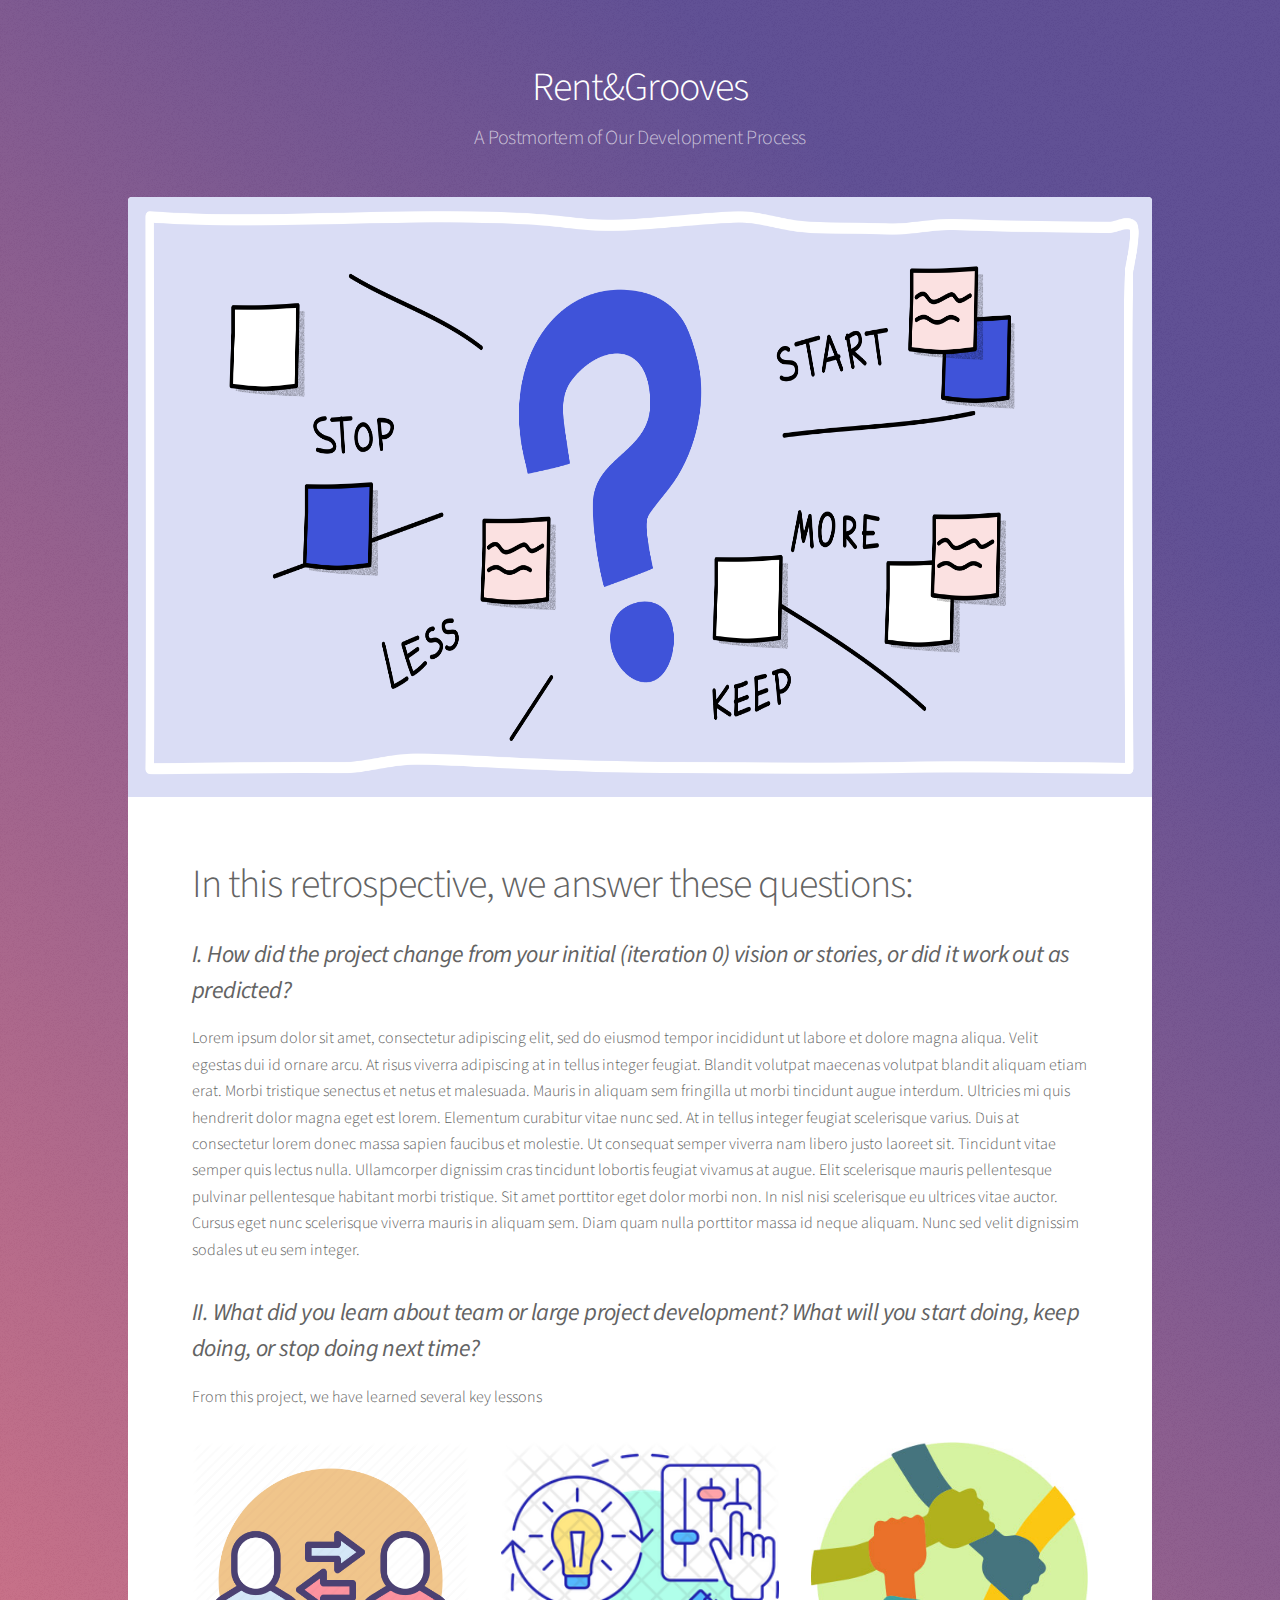
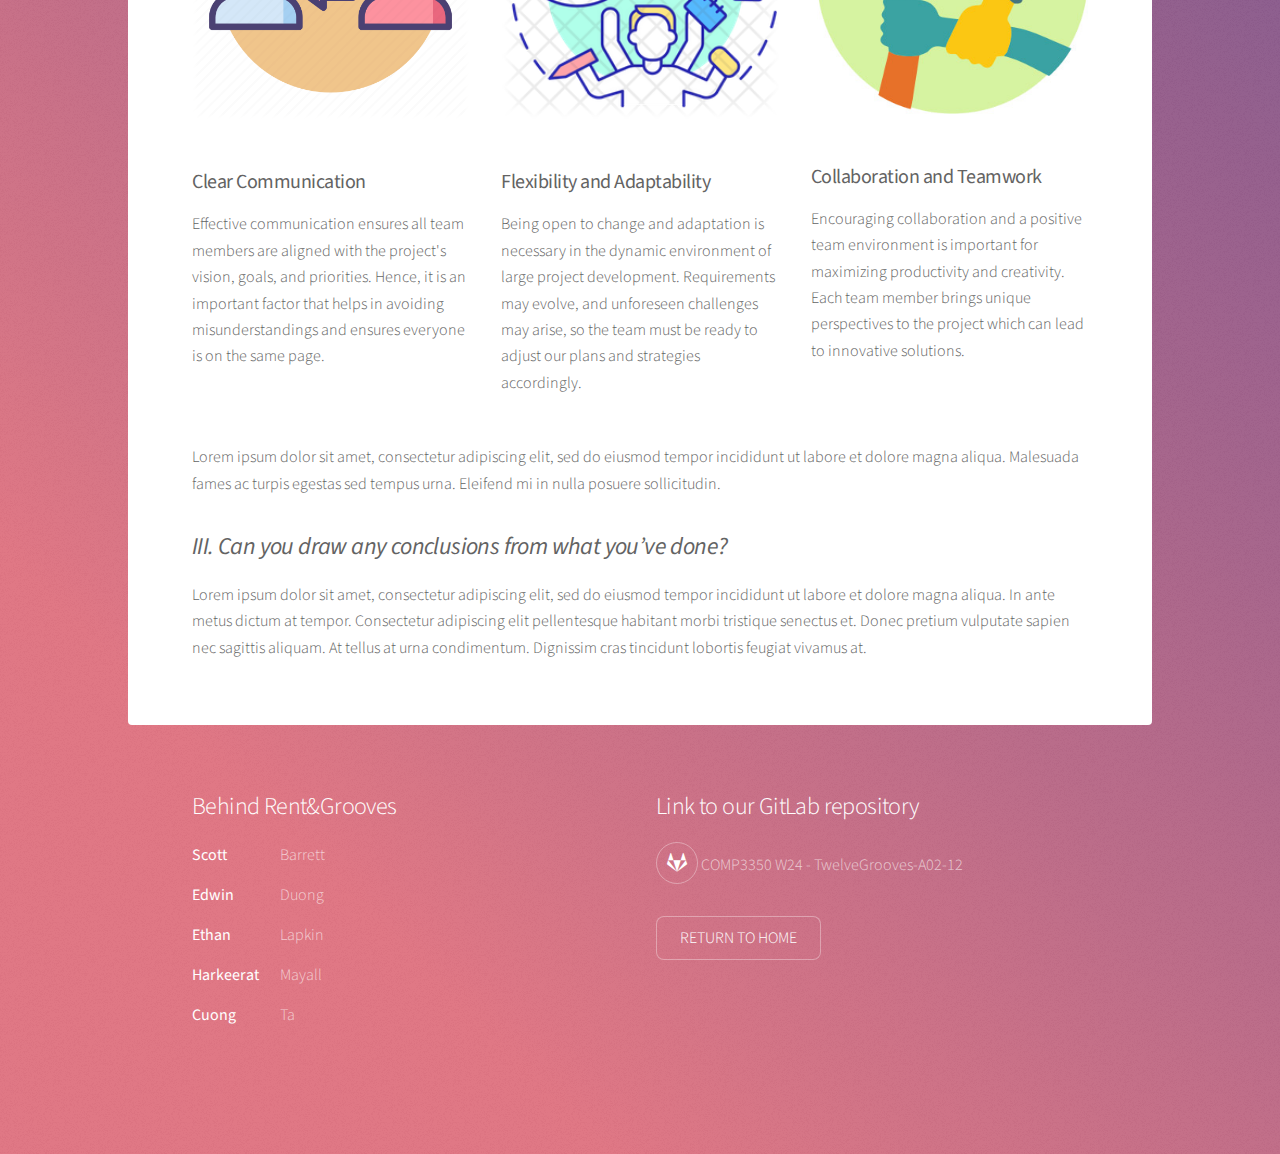
==== contribution.html @ f5845799 "first commit" ====
<!DOCTYPE HTML>
<!--
	Stellar by HTML5 UP
	html5up.net | @ajlkn
	Free for personal and commercial use under the CCA 3.0 license (html5up.net/license)
-->
<html>
	<head>
		<title>Retrospective - Rent&Grooves</title>
		<meta charset="utf-8" />
		<meta name="viewport" content="width=device-width, initial-scale=1, user-scalable=no" />
		<link rel="stylesheet" href="assets/css/main.css" />
		<noscript><link rel="stylesheet" href="assets/css/noscript.css" /></noscript>
	</head>
	<body class="is-preload">

		<!-- Wrapper -->
			<div id="wrapper">

				<!-- Header -->
					<header id="header">
						<h1>Rent&Grooves</h1>
						<p>A Postmortem of Our Development Process</p>
					</header>

				<!-- Main -->
					<div id="main">

						<!-- Content -->
							<section id="content" class="main">
								<span class="image main"><img src="images/guide-cover.png" alt="" height="600" /></span>
                                <h1>In this retrospective, we answer these questions:</h1>
								<h2><I><B>I. How did the project change from your initial (iteration 0) vision or stories, or did it work out as predicted?</I></B></h2>
								<p>Lorem ipsum dolor sit amet, consectetur adipiscing elit, sed do eiusmod tempor incididunt ut labore et dolore magna aliqua. Velit egestas dui id ornare arcu. At risus viverra adipiscing at in tellus integer feugiat. Blandit volutpat maecenas volutpat blandit aliquam etiam erat. Morbi tristique senectus et netus et malesuada. Mauris in aliquam sem fringilla ut morbi tincidunt augue interdum. Ultricies mi quis hendrerit dolor magna eget est lorem. Elementum curabitur vitae nunc sed. At in tellus integer feugiat scelerisque varius. Duis at consectetur lorem donec massa sapien faucibus et molestie. Ut consequat semper viverra nam libero justo laoreet sit. Tincidunt vitae semper quis lectus nulla. Ullamcorper dignissim cras tincidunt lobortis feugiat vivamus at augue. Elit scelerisque mauris pellentesque pulvinar pellentesque habitant morbi tristique. Sit amet porttitor eget dolor morbi non. In nisl nisi scelerisque eu ultrices vitae auctor. Cursus eget nunc scelerisque viverra mauris in aliquam sem. Diam quam nulla porttitor massa id neque aliquam. Nunc sed velit dignissim sodales ut eu sem integer.</p>
								<h2><I><B>II. What did you learn about team or large project development? What will you start doing, keep doing, or stop doing next time?</I></B></h2>
                                <p>From this project, we have learned several key lessons</p>
                                <ul class="features">
                                    <li>
                                        <span class="image main"><img src="images/R.png"></span>
                                        <h3><b>Clear Communication</b></h3>
                                        <p>Effective communication ensures all team members are aligned with the project's vision, goals, and priorities. Hence, it is an important factor that helps in avoiding misunderstandings and ensures everyone is on the same page.</p>
                                    </li>
                                    <li>
                                        <span class="image main"><img src="images/adaptability-5929096-4952490.webp"></span>
                                        <h3><b>Flexibility and Adaptability</b></h3>
                                        <p>Being open to change and adaptation is necessary in the dynamic environment of large project development. Requirements may evolve, and unforeseen challenges may arise, so the team must be ready to adjust our plans and strategies accordingly.</p>
                                    </li>
                                    <li>
                                        <span class="image main"><img src="images/Resilience-Climate-icon.jpg"></span>                                        
                                        <h3><b>Collaboration and Teamwork</b></h3>
                                        <p>Encouraging collaboration and a positive team environment is important for maximizing productivity and creativity. Each team member brings unique perspectives to the project which can lead to innovative solutions.</p>
                                    </li>
                                </ul>
                                <p>Lorem ipsum dolor sit amet, consectetur adipiscing elit, sed do eiusmod tempor incididunt ut labore et dolore magna aliqua. Malesuada fames ac turpis egestas sed tempus urna. Eleifend mi in nulla posuere sollicitudin.</p>
                                <h2><b><I>III. Can you draw any conclusions from what you’ve done?</I></b></h2>
                                <p>Lorem ipsum dolor sit amet, consectetur adipiscing elit, sed do eiusmod tempor incididunt ut labore et dolore magna aliqua. In ante metus dictum at tempor. Consectetur adipiscing elit pellentesque habitant morbi tristique senectus et. Donec pretium vulputate sapien nec sagittis aliquam. At tellus at urna condimentum. Dignissim cras tincidunt lobortis feugiat vivamus at.</p>                            
                            </section>
					</div>

				<!-- Footer -->
					<footer id="footer">
						<section>
							<h2>Behind Rent&Grooves</h2>
							<dl class="alt">
								<dt>Scott</dt>
								<dd>Barrett</dd>
								<dt>Edwin</dt>
								<dd>Duong</dd>
								<dt>Ethan</dt>
								<dd>Lapkin</dd>
								<dt>Harkeerat</dt>
								<dd>Mayall</dd>
								<dt>Cuong</dt>
								<dd>Ta</dd>
							</dl>
						</section>
						<section>
							<h2>Link to our GitLab repository</h2>
							<ul class="icons">
								<li><a href="https://code.cs.umanitoba.ca/comp3350-winter2024/twelvegrooves-a02-12" class="icon brands fa-gitlab alt"><span class="label">Twitter</span></a></li>
								COMP3350 W24 - TwelveGrooves-A02-12
							</ul>
							<ul class="actions">
								<li><a href="index.html" class="button">RETURN TO HOME</a></li>
							</ul>
						</section>		
						<!-- <p class="copyright">&copy; Untitled. Design: <a href="https://html5up.net">HTML5 UP</a>.</p> -->
					</footer>

			</div>

		<!-- Scripts -->
			<script src="assets/js/jquery.min.js"></script>
			<script src="assets/js/jquery.scrollex.min.js"></script>
			<script src="assets/js/jquery.scrolly.min.js"></script>
			<script src="assets/js/browser.min.js"></script>
			<script src="assets/js/breakpoints.min.js"></script>
			<script src="assets/js/util.js"></script>
			<script src="assets/js/main.js"></script>

	</body>
</html>
---- assets/css/main.css ----
@import url(fontawesome-all.min.css);
@import 'https://fonts.googleapis.com/css?family=Source+Sans+Pro:300,400';

/*
	Stellar by HTML5 UP
	html5up.net | @ajlkn
	Free for personal and commercial use under the CCA 3.0 license (html5up.net/license)
*/

html, body, div, span, applet, object,
iframe, h1, h2, h3, h4, h5, h6, p, blockquote,
pre, a, abbr, acronym, address, big, cite,
code, del, dfn, em, img, ins, kbd, q, s, samp,
small, strike, strong, sub, sup, tt, var, b,
u, i, center, dl, dt, dd, ol, ul, li, fieldset,
form, label, legend, table, caption, tbody,
tfoot, thead, tr, th, td, article, aside,
canvas, details, embed, figure, figcaption,
footer, header, hgroup, menu, nav, output, ruby,
section, summary, time, mark, audio, video {
	margin: 0;
	padding: 0;
	border: 0;
	font-size: 100%;
	font: inherit;
	vertical-align: baseline;}

article, aside, details, figcaption, figure,
footer, header, hgroup, menu, nav, section {
	display: block;}

body {
	line-height: 1;
}

ol, ul {
	list-style: none;
}

blockquote, q {
	quotes: none;
}

	blockquote:before, blockquote:after, q:before, q:after {
		content: '';
		content: none;
	}

table {
	border-collapse: collapse;
	border-spacing: 0;
}

body {
	-webkit-text-size-adjust: none;
}

mark {
	background-color: transparent;
	color: inherit;
}

input::-moz-focus-inner {
	border: 0;
	padding: 0;
}

input, select, textarea {
	-moz-appearance: none;
	-webkit-appearance: none;
	-ms-appearance: none;
	appearance: none;
}

/* Basic */

	@-ms-viewport {
		width: device-width;
	}

	body {
		-ms-overflow-style: scrollbar;
	}

	@media screen and (max-width: 480px) {

		html, body {
			min-width: 320px;
		}

	}

	html {
		box-sizing: border-box;
	}

	*, *:before, *:after {
		box-sizing: inherit;
	}

	body {
		background-color: #935d8c;
		background-image: url("images/overlay.png"), -moz-linear-gradient(45deg, #e37682 15%, #5f4d93 85%);
		background-image: url("images/overlay.png"), -webkit-linear-gradient(45deg, #e37682 15%, #5f4d93 85%);
		background-image: url("images/overlay.png"), -ms-linear-gradient(45deg, #e37682 15%, #5f4d93 85%);
		background-image: url("images/overlay.png"), linear-gradient(45deg, #e37682 15%, #5f4d93 85%);
	}

		body.is-preload *, body.is-preload *:before, body.is-preload *:after {
			-moz-animation: none !important;
			-webkit-animation: none !important;
			-ms-animation: none !important;
			animation: none !important;
			-moz-transition: none !important;
			-webkit-transition: none !important;
			-ms-transition: none !important;
			transition: none !important;
		}

/* Type */

	body {
		background-color: #935d8c;
		color: rgba(255, 255, 255, 0.65);
	}

	body, input, select, textarea {
		font-family: "Source Sans Pro", Helvetica, sans-serif;
		font-size: 17pt;
		font-weight: 300;
		line-height: 1.65;
	}

		@media screen and (max-width: 1680px) {

			body, input, select, textarea {
				font-size: 14pt;
			}

		}

		@media screen and (max-width: 1280px) {

			body, input, select, textarea {
				font-size: 12pt;
			}

		}

		@media screen and (max-width: 360px) {

			body, input, select, textarea {
				font-size: 11pt;
			}

		}

	a {
		-moz-transition: color 0.2s ease, border-bottom 0.2s ease;
		-webkit-transition: color 0.2s ease, border-bottom 0.2s ease;
		-ms-transition: color 0.2s ease, border-bottom 0.2s ease;
		transition: color 0.2s ease, border-bottom 0.2s ease;
		text-decoration: none;
		border-bottom: dotted 1px;
		color: inherit;
	}

		a:hover {
			border-bottom-color: transparent;
		}

	strong, b {
		font-weight: 400;
	}

	em, i {
		font-style: italic;
	}

	p {
		margin: 0 0 2em 0;
	}

		p.content {
			-moz-columns: 20em 2;
			-webkit-columns: 20em 2;
			-ms-columns: 20em 2;
			columns: 20em 2;
			-moz-column-gap: 2em;
			-webkit-column-gap: 2em;
			-ms-column-gap: 2em;
			column-gap: 2em;
			text-align: justify;
		}

	h1, h2, h3, h4, h5, h6 {
		font-weight: 300;
		line-height: 1.5;
		margin: 0 0 0.7em 0;
		letter-spacing: -0.025em;
	}

		h1 a, h2 a, h3 a, h4 a, h5 a, h6 a {
			color: inherit;
			text-decoration: none;
		}

	h1 {
		font-size: 2.5em;
		line-height: 1.2;
	}

	h2 {
		font-size: 1.5em;
	}

	h3 {
		font-size: 1.25em;
	}

	h4 {
		font-size: 1.1em;
	}

	h5 {
		font-size: 0.9em;
	}

	h6 {
		font-size: 0.7em;
	}

	@media screen and (max-width: 736px) {

		h1 {
			font-size: 2em;
		}

	}

	sub {
		font-size: 0.8em;
		position: relative;
		top: 0.5em;
	}

	sup {
		font-size: 0.8em;
		position: relative;
		top: -0.5em;
	}

	blockquote {
		border-left: solid 4px;
		font-style: italic;
		margin: 0 0 2em 0;
		padding: 0.5em 0 0.5em 2em;
	}

	code {
		border-radius: 8px;
		border: solid 1px;
		font-family: "Courier New", monospace;
		font-size: 0.9em;
		margin: 0 0.25em;
		padding: 0.25em 0.65em;
	}

	pre {
		-webkit-overflow-scrolling: touch;
		font-family: "Courier New", monospace;
		font-size: 0.9em;
		margin: 0 0 2em 0;
	}

		pre code {
			display: block;
			line-height: 1.75;
			padding: 1em 1.5em;
			overflow-x: auto;
		}

	hr {
		border: 0;
		border-bottom: solid 1px;
		margin: 2em 0;
	}

		hr.major {
			margin: 3em 0;
		}

	.align-left {
		text-align: left;
	}

	.align-center {
		text-align: center;
	}

	.align-right {
		text-align: right;
	}

	input, select, textarea {
		color: #ffffff;
	}

	a:hover {
		color: #ffffff;
	}

	strong, b {
		color: #ffffff;
	}

	h1, h2, h3, h4, h5, h6 {
		color: #ffffff;
	}

	blockquote {
		border-left-color: rgba(255, 255, 255, 0.35);
	}

	code {
		background: rgba(255, 255, 255, 0.075);
		border-color: rgba(255, 255, 255, 0.35);
	}

	hr {
		border-bottom-color: rgba(255, 255, 255, 0.35);
	}

/* Row */

	.row {
		display: flex;
		flex-wrap: wrap;
		box-sizing: border-box;
		align-items: stretch;
	}

		.row > * {
			box-sizing: border-box;
		}

		.row.gtr-uniform > * > :last-child {
			margin-bottom: 0;
		}

		.row.aln-left {
			justify-content: flex-start;
		}

		.row.aln-center {
			justify-content: center;
		}

		.row.aln-right {
			justify-content: flex-end;
		}

		.row.aln-top {
			align-items: flex-start;
		}

		.row.aln-middle {
			align-items: center;
		}

		.row.aln-bottom {
			align-items: flex-end;
		}

		.row > .imp {
			order: -1;
		}

		.row > .col-1 {
			width: 8.33333%;
		}

		.row > .off-1 {
			margin-left: 8.33333%;
		}

		.row > .col-2 {
			width: 16.66667%;
		}

		.row > .off-2 {
			margin-left: 16.66667%;
		}

		.row > .col-3 {
			width: 25%;
		}

		.row > .off-3 {
			margin-left: 25%;
		}

		.row > .col-4 {
			width: 33.33333%;
		}

		.row > .off-4 {
			margin-left: 33.33333%;
		}

		.row > .col-5 {
			width: 41.66667%;
		}

		.row > .off-5 {
			margin-left: 41.66667%;
		}

		.row > .col-6 {
			width: 50%;
		}

		.row > .off-6 {
			margin-left: 50%;
		}

		.row > .col-7 {
			width: 58.33333%;
		}

		.row > .off-7 {
			margin-left: 58.33333%;
		}

		.row > .col-8 {
			width: 66.66667%;
		}

		.row > .off-8 {
			margin-left: 66.66667%;
		}

		.row > .col-9 {
			width: 75%;
		}

		.row > .off-9 {
			margin-left: 75%;
		}

		.row > .col-10 {
			width: 83.33333%;
		}

		.row > .off-10 {
			margin-left: 83.33333%;
		}

		.row > .col-11 {
			width: 91.66667%;
		}

		.row > .off-11 {
			margin-left: 91.66667%;
		}

		.row > .col-12 {
			width: 100%;
		}

		.row > .off-12 {
			margin-left: 100%;
		}

		.row.gtr-0 {
			margin-top: 0;
			margin-left: 0em;
		}

			.row.gtr-0 > * {
				padding: 0 0 0 0em;
			}

			.row.gtr-0.gtr-uniform {
				margin-top: 0em;
			}

				.row.gtr-0.gtr-uniform > * {
					padding-top: 0em;
				}

		.row.gtr-25 {
			margin-top: 0;
			margin-left: -0.375em;
		}

			.row.gtr-25 > * {
				padding: 0 0 0 0.375em;
			}

			.row.gtr-25.gtr-uniform {
				margin-top: -0.375em;
			}

				.row.gtr-25.gtr-uniform > * {
					padding-top: 0.375em;
				}

		.row.gtr-50 {
			margin-top: 0;
			margin-left: -0.75em;
		}

			.row.gtr-50 > * {
				padding: 0 0 0 0.75em;
			}

			.row.gtr-50.gtr-uniform {
				margin-top: -0.75em;
			}

				.row.gtr-50.gtr-uniform > * {
					padding-top: 0.75em;
				}

		.row {
			margin-top: 0;
			margin-left: -1.5em;
		}

			.row > * {
				padding: 0 0 0 1.5em;
			}

			.row.gtr-uniform {
				margin-top: -1.5em;
			}

				.row.gtr-uniform > * {
					padding-top: 1.5em;
				}

		.row.gtr-150 {
			margin-top: 0;
			margin-left: -2.25em;
		}

			.row.gtr-150 > * {
				padding: 0 0 0 2.25em;
			}

			.row.gtr-150.gtr-uniform {
				margin-top: -2.25em;
			}

				.row.gtr-150.gtr-uniform > * {
					padding-top: 2.25em;
				}

		.row.gtr-200 {
			margin-top: 0;
			margin-left: -3em;
		}

			.row.gtr-200 > * {
				padding: 0 0 0 3em;
			}

			.row.gtr-200.gtr-uniform {
				margin-top: -3em;
			}

				.row.gtr-200.gtr-uniform > * {
					padding-top: 3em;
				}

		@media screen and (max-width: 1680px) {

			.row {
				display: flex;
				flex-wrap: wrap;
				box-sizing: border-box;
				align-items: stretch;
			}

				.row > * {
					box-sizing: border-box;
				}

				.row.gtr-uniform > * > :last-child {
					margin-bottom: 0;
				}

				.row.aln-left {
					justify-content: flex-start;
				}

				.row.aln-center {
					justify-content: center;
				}

				.row.aln-right {
					justify-content: flex-end;
				}

				.row.aln-top {
					align-items: flex-start;
				}

				.row.aln-middle {
					align-items: center;
				}

				.row.aln-bottom {
					align-items: flex-end;
				}

				.row > .imp-xlarge {
					order: -1;
				}

				.row > .col-1-xlarge {
					width: 8.33333%;
				}

				.row > .off-1-xlarge {
					margin-left: 8.33333%;
				}

				.row > .col-2-xlarge {
					width: 16.66667%;
				}

				.row > .off-2-xlarge {
					margin-left: 16.66667%;
				}

				.row > .col-3-xlarge {
					width: 25%;
				}

				.row > .off-3-xlarge {
					margin-left: 25%;
				}

				.row > .col-4-xlarge {
					width: 33.33333%;
				}

				.row > .off-4-xlarge {
					margin-left: 33.33333%;
				}

				.row > .col-5-xlarge {
					width: 41.66667%;
				}

				.row > .off-5-xlarge {
					margin-left: 41.66667%;
				}

				.row > .col-6-xlarge {
					width: 50%;
				}

				.row > .off-6-xlarge {
					margin-left: 50%;
				}

				.row > .col-7-xlarge {
					width: 58.33333%;
				}

				.row > .off-7-xlarge {
					margin-left: 58.33333%;
				}

				.row > .col-8-xlarge {
					width: 66.66667%;
				}

				.row > .off-8-xlarge {
					margin-left: 66.66667%;
				}

				.row > .col-9-xlarge {
					width: 75%;
				}

				.row > .off-9-xlarge {
					margin-left: 75%;
				}

				.row > .col-10-xlarge {
					width: 83.33333%;
				}

				.row > .off-10-xlarge {
					margin-left: 83.33333%;
				}

				.row > .col-11-xlarge {
					width: 91.66667%;
				}

				.row > .off-11-xlarge {
					margin-left: 91.66667%;
				}

				.row > .col-12-xlarge {
					width: 100%;
				}

				.row > .off-12-xlarge {
					margin-left: 100%;
				}

				.row.gtr-0 {
					margin-top: 0;
					margin-left: 0em;
				}

					.row.gtr-0 > * {
						padding: 0 0 0 0em;
					}

					.row.gtr-0.gtr-uniform {
						margin-top: 0em;
					}

						.row.gtr-0.gtr-uniform > * {
							padding-top: 0em;
						}

				.row.gtr-25 {
					margin-top: 0;
					margin-left: -0.375em;
				}

					.row.gtr-25 > * {
						padding: 0 0 0 0.375em;
					}

					.row.gtr-25.gtr-uniform {
						margin-top: -0.375em;
					}

						.row.gtr-25.gtr-uniform > * {
							padding-top: 0.375em;
						}

				.row.gtr-50 {
					margin-top: 0;
					margin-left: -0.75em;
				}

					.row.gtr-50 > * {
						padding: 0 0 0 0.75em;
					}

					.row.gtr-50.gtr-uniform {
						margin-top: -0.75em;
					}

						.row.gtr-50.gtr-uniform > * {
							padding-top: 0.75em;
						}

				.row {
					margin-top: 0;
					margin-left: -1.5em;
				}

					.row > * {
						padding: 0 0 0 1.5em;
					}

					.row.gtr-uniform {
						margin-top: -1.5em;
					}

						.row.gtr-uniform > * {
							padding-top: 1.5em;
						}

				.row.gtr-150 {
					margin-top: 0;
					margin-left: -2.25em;
				}

					.row.gtr-150 > * {
						padding: 0 0 0 2.25em;
					}

					.row.gtr-150.gtr-uniform {
						margin-top: -2.25em;
					}

						.row.gtr-150.gtr-uniform > * {
							padding-top: 2.25em;
						}

				.row.gtr-200 {
					margin-top: 0;
					margin-left: -3em;
				}

					.row.gtr-200 > * {
						padding: 0 0 0 3em;
					}

					.row.gtr-200.gtr-uniform {
						margin-top: -3em;
					}

						.row.gtr-200.gtr-uniform > * {
							padding-top: 3em;
						}

		}

		@media screen and (max-width: 1280px) {

			.row {
				display: flex;
				flex-wrap: wrap;
				box-sizing: border-box;
				align-items: stretch;
			}

				.row > * {
					box-sizing: border-box;
				}

				.row.gtr-uniform > * > :last-child {
					margin-bottom: 0;
				}

				.row.aln-left {
					justify-content: flex-start;
				}

				.row.aln-center {
					justify-content: center;
				}

				.row.aln-right {
					justify-content: flex-end;
				}

				.row.aln-top {
					align-items: flex-start;
				}

				.row.aln-middle {
					align-items: center;
				}

				.row.aln-bottom {
					align-items: flex-end;
				}

				.row > .imp-large {
					order: -1;
				}

				.row > .col-1-large {
					width: 8.33333%;
				}

				.row > .off-1-large {
					margin-left: 8.33333%;
				}

				.row > .col-2-large {
					width: 16.66667%;
				}

				.row > .off-2-large {
					margin-left: 16.66667%;
				}

				.row > .col-3-large {
					width: 25%;
				}

				.row > .off-3-large {
					margin-left: 25%;
				}

				.row > .col-4-large {
					width: 33.33333%;
				}

				.row > .off-4-large {
					margin-left: 33.33333%;
				}

				.row > .col-5-large {
					width: 41.66667%;
				}

				.row > .off-5-large {
					margin-left: 41.66667%;
				}

				.row > .col-6-large {
					width: 50%;
				}

				.row > .off-6-large {
					margin-left: 50%;
				}

				.row > .col-7-large {
					width: 58.33333%;
				}

				.row > .off-7-large {
					margin-left: 58.33333%;
				}

				.row > .col-8-large {
					width: 66.66667%;
				}

				.row > .off-8-large {
					margin-left: 66.66667%;
				}

				.row > .col-9-large {
					width: 75%;
				}

				.row > .off-9-large {
					margin-left: 75%;
				}

				.row > .col-10-large {
					width: 83.33333%;
				}

				.row > .off-10-large {
					margin-left: 83.33333%;
				}

				.row > .col-11-large {
					width: 91.66667%;
				}

				.row > .off-11-large {
					margin-left: 91.66667%;
				}

				.row > .col-12-large {
					width: 100%;
				}

				.row > .off-12-large {
					margin-left: 100%;
				}

				.row.gtr-0 {
					margin-top: 0;
					margin-left: 0em;
				}

					.row.gtr-0 > * {
						padding: 0 0 0 0em;
					}

					.row.gtr-0.gtr-uniform {
						margin-top: 0em;
					}

						.row.gtr-0.gtr-uniform > * {
							padding-top: 0em;
						}

				.row.gtr-25 {
					margin-top: 0;
					margin-left: -0.375em;
				}

					.row.gtr-25 > * {
						padding: 0 0 0 0.375em;
					}

					.row.gtr-25.gtr-uniform {
						margin-top: -0.375em;
					}

						.row.gtr-25.gtr-uniform > * {
							padding-top: 0.375em;
						}

				.row.gtr-50 {
					margin-top: 0;
					margin-left: -0.75em;
				}

					.row.gtr-50 > * {
						padding: 0 0 0 0.75em;
					}

					.row.gtr-50.gtr-uniform {
						margin-top: -0.75em;
					}

						.row.gtr-50.gtr-uniform > * {
							padding-top: 0.75em;
						}

				.row {
					margin-top: 0;
					margin-left: -1.5em;
				}

					.row > * {
						padding: 0 0 0 1.5em;
					}

					.row.gtr-uniform {
						margin-top: -1.5em;
					}

						.row.gtr-uniform > * {
							padding-top: 1.5em;
						}

				.row.gtr-150 {
					margin-top: 0;
					margin-left: -2.25em;
				}

					.row.gtr-150 > * {
						padding: 0 0 0 2.25em;
					}

					.row.gtr-150.gtr-uniform {
						margin-top: -2.25em;
					}

						.row.gtr-150.gtr-uniform > * {
							padding-top: 2.25em;
						}

				.row.gtr-200 {
					margin-top: 0;
					margin-left: -3em;
				}

					.row.gtr-200 > * {
						padding: 0 0 0 3em;
					}

					.row.gtr-200.gtr-uniform {
						margin-top: -3em;
					}

						.row.gtr-200.gtr-uniform > * {
							padding-top: 3em;
						}

		}

		@media screen and (max-width: 980px) {

			.row {
				display: flex;
				flex-wrap: wrap;
				box-sizing: border-box;
				align-items: stretch;
			}

				.row > * {
					box-sizing: border-box;
				}

				.row.gtr-uniform > * > :last-child {
					margin-bottom: 0;
				}

				.row.aln-left {
					justify-content: flex-start;
				}

				.row.aln-center {
					justify-content: center;
				}

				.row.aln-right {
					justify-content: flex-end;
				}

				.row.aln-top {
					align-items: flex-start;
				}

				.row.aln-middle {
					align-items: center;
				}

				.row.aln-bottom {
					align-items: flex-end;
				}

				.row > .imp-medium {
					order: -1;
				}

				.row > .col-1-medium {
					width: 8.33333%;
				}

				.row > .off-1-medium {
					margin-left: 8.33333%;
				}

				.row > .col-2-medium {
					width: 16.66667%;
				}

				.row > .off-2-medium {
					margin-left: 16.66667%;
				}

				.row > .col-3-medium {
					width: 25%;
				}

				.row > .off-3-medium {
					margin-left: 25%;
				}

				.row > .col-4-medium {
					width: 33.33333%;
				}

				.row > .off-4-medium {
					margin-left: 33.33333%;
				}

				.row > .col-5-medium {
					width: 41.66667%;
				}

				.row > .off-5-medium {
					margin-left: 41.66667%;
				}

				.row > .col-6-medium {
					width: 50%;
				}

				.row > .off-6-medium {
					margin-left: 50%;
				}

				.row > .col-7-medium {
					width: 58.33333%;
				}

				.row > .off-7-medium {
					margin-left: 58.33333%;
				}

				.row > .col-8-medium {
					width: 66.66667%;
				}

				.row > .off-8-medium {
					margin-left: 66.66667%;
				}

				.row > .col-9-medium {
					width: 75%;
				}

				.row > .off-9-medium {
					margin-left: 75%;
				}

				.row > .col-10-medium {
					width: 83.33333%;
				}

				.row > .off-10-medium {
					margin-left: 83.33333%;
				}

				.row > .col-11-medium {
					width: 91.66667%;
				}

				.row > .off-11-medium {
					margin-left: 91.66667%;
				}

				.row > .col-12-medium {
					width: 100%;
				}

				.row > .off-12-medium {
					margin-left: 100%;
				}

				.row.gtr-0 {
					margin-top: 0;
					margin-left: 0em;
				}

					.row.gtr-0 > * {
						padding: 0 0 0 0em;
					}

					.row.gtr-0.gtr-uniform {
						margin-top: 0em;
					}

						.row.gtr-0.gtr-uniform > * {
							padding-top: 0em;
						}

				.row.gtr-25 {
					margin-top: 0;
					margin-left: -0.375em;
				}

					.row.gtr-25 > * {
						padding: 0 0 0 0.375em;
					}

					.row.gtr-25.gtr-uniform {
						margin-top: -0.375em;
					}

						.row.gtr-25.gtr-uniform > * {
							padding-top: 0.375em;
						}

				.row.gtr-50 {
					margin-top: 0;
					margin-left: -0.75em;
				}

					.row.gtr-50 > * {
						padding: 0 0 0 0.75em;
					}

					.row.gtr-50.gtr-uniform {
						margin-top: -0.75em;
					}

						.row.gtr-50.gtr-uniform > * {
							padding-top: 0.75em;
						}

				.row {
					margin-top: 0;
					margin-left: -1.5em;
				}

					.row > * {
						padding: 0 0 0 1.5em;
					}

					.row.gtr-uniform {
						margin-top: -1.5em;
					}

						.row.gtr-uniform > * {
							padding-top: 1.5em;
						}

				.row.gtr-150 {
					margin-top: 0;
					margin-left: -2.25em;
				}

					.row.gtr-150 > * {
						padding: 0 0 0 2.25em;
					}

					.row.gtr-150.gtr-uniform {
						margin-top: -2.25em;
					}

						.row.gtr-150.gtr-uniform > * {
							padding-top: 2.25em;
						}

				.row.gtr-200 {
					margin-top: 0;
					margin-left: -3em;
				}

					.row.gtr-200 > * {
						padding: 0 0 0 3em;
					}

					.row.gtr-200.gtr-uniform {
						margin-top: -3em;
					}

						.row.gtr-200.gtr-uniform > * {
							padding-top: 3em;
						}

		}

		@media screen and (max-width: 736px) {

			.row {
				display: flex;
				flex-wrap: wrap;
				box-sizing: border-box;
				align-items: stretch;
			}

				.row > * {
					box-sizing: border-box;
				}

				.row.gtr-uniform > * > :last-child {
					margin-bottom: 0;
				}

				.row.aln-left {
					justify-content: flex-start;
				}

				.row.aln-center {
					justify-content: center;
				}

				.row.aln-right {
					justify-content: flex-end;
				}

				.row.aln-top {
					align-items: flex-start;
				}

				.row.aln-middle {
					align-items: center;
				}

				.row.aln-bottom {
					align-items: flex-end;
				}

				.row > .imp-small {
					order: -1;
				}

				.row > .col-1-small {
					width: 8.33333%;
				}

				.row > .off-1-small {
					margin-left: 8.33333%;
				}

				.row > .col-2-small {
					width: 16.66667%;
				}

				.row > .off-2-small {
					margin-left: 16.66667%;
				}

				.row > .col-3-small {
					width: 25%;
				}

				.row > .off-3-small {
					margin-left: 25%;
				}

				.row > .col-4-small {
					width: 33.33333%;
				}

				.row > .off-4-small {
					margin-left: 33.33333%;
				}

				.row > .col-5-small {
					width: 41.66667%;
				}

				.row > .off-5-small {
					margin-left: 41.66667%;
				}

				.row > .col-6-small {
					width: 50%;
				}

				.row > .off-6-small {
					margin-left: 50%;
				}

				.row > .col-7-small {
					width: 58.33333%;
				}

				.row > .off-7-small {
					margin-left: 58.33333%;
				}

				.row > .col-8-small {
					width: 66.66667%;
				}

				.row > .off-8-small {
					margin-left: 66.66667%;
				}

				.row > .col-9-small {
					width: 75%;
				}

				.row > .off-9-small {
					margin-left: 75%;
				}

				.row > .col-10-small {
					width: 83.33333%;
				}

				.row > .off-10-small {
					margin-left: 83.33333%;
				}

				.row > .col-11-small {
					width: 91.66667%;
				}

				.row > .off-11-small {
					margin-left: 91.66667%;
				}

				.row > .col-12-small {
					width: 100%;
				}

				.row > .off-12-small {
					margin-left: 100%;
				}

				.row.gtr-0 {
					margin-top: 0;
					margin-left: 0em;
				}

					.row.gtr-0 > * {
						padding: 0 0 0 0em;
					}

					.row.gtr-0.gtr-uniform {
						margin-top: 0em;
					}

						.row.gtr-0.gtr-uniform > * {
							padding-top: 0em;
						}

				.row.gtr-25 {
					margin-top: 0;
					margin-left: -0.25em;
				}

					.row.gtr-25 > * {
						padding: 0 0 0 0.25em;
					}

					.row.gtr-25.gtr-uniform {
						margin-top: -0.25em;
					}

						.row.gtr-25.gtr-uniform > * {
							padding-top: 0.25em;
						}

				.row.gtr-50 {
					margin-top: 0;
					margin-left: -0.5em;
				}

					.row.gtr-50 > * {
						padding: 0 0 0 0.5em;
					}

					.row.gtr-50.gtr-uniform {
						margin-top: -0.5em;
					}

						.row.gtr-50.gtr-uniform > * {
							padding-top: 0.5em;
						}

				.row {
					margin-top: 0;
					margin-left: -1em;
				}

					.row > * {
						padding: 0 0 0 1em;
					}

					.row.gtr-uniform {
						margin-top: -1em;
					}

						.row.gtr-uniform > * {
							padding-top: 1em;
						}

				.row.gtr-150 {
					margin-top: 0;
					margin-left: -1.5em;
				}

					.row.gtr-150 > * {
						padding: 0 0 0 1.5em;
					}

					.row.gtr-150.gtr-uniform {
						margin-top: -1.5em;
					}

						.row.gtr-150.gtr-uniform > * {
							padding-top: 1.5em;
						}

				.row.gtr-200 {
					margin-top: 0;
					margin-left: -2em;
				}

					.row.gtr-200 > * {
						padding: 0 0 0 2em;
					}

					.row.gtr-200.gtr-uniform {
						margin-top: -2em;
					}

						.row.gtr-200.gtr-uniform > * {
							padding-top: 2em;
						}

		}

		@media screen and (max-width: 480px) {

			.row {
				display: flex;
				flex-wrap: wrap;
				box-sizing: border-box;
				align-items: stretch;
			}

				.row > * {
					box-sizing: border-box;
				}

				.row.gtr-uniform > * > :last-child {
					margin-bottom: 0;
				}

				.row.aln-left {
					justify-content: flex-start;
				}

				.row.aln-center {
					justify-content: center;
				}

				.row.aln-right {
					justify-content: flex-end;
				}

				.row.aln-top {
					align-items: flex-start;
				}

				.row.aln-middle {
					align-items: center;
				}

				.row.aln-bottom {
					align-items: flex-end;
				}

				.row > .imp-xsmall {
					order: -1;
				}

				.row > .col-1-xsmall {
					width: 8.33333%;
				}

				.row > .off-1-xsmall {
					margin-left: 8.33333%;
				}

				.row > .col-2-xsmall {
					width: 16.66667%;
				}

				.row > .off-2-xsmall {
					margin-left: 16.66667%;
				}

				.row > .col-3-xsmall {
					width: 25%;
				}

				.row > .off-3-xsmall {
					margin-left: 25%;
				}

				.row > .col-4-xsmall {
					width: 33.33333%;
				}

				.row > .off-4-xsmall {
					margin-left: 33.33333%;
				}

				.row > .col-5-xsmall {
					width: 41.66667%;
				}

				.row > .off-5-xsmall {
					margin-left: 41.66667%;
				}

				.row > .col-6-xsmall {
					width: 50%;
				}

				.row > .off-6-xsmall {
					margin-left: 50%;
				}

				.row > .col-7-xsmall {
					width: 58.33333%;
				}

				.row > .off-7-xsmall {
					margin-left: 58.33333%;
				}

				.row > .col-8-xsmall {
					width: 66.66667%;
				}

				.row > .off-8-xsmall {
					margin-left: 66.66667%;
				}

				.row > .col-9-xsmall {
					width: 75%;
				}

				.row > .off-9-xsmall {
					margin-left: 75%;
				}

				.row > .col-10-xsmall {
					width: 83.33333%;
				}

				.row > .off-10-xsmall {
					margin-left: 83.33333%;
				}

				.row > .col-11-xsmall {
					width: 91.66667%;
				}

				.row > .off-11-xsmall {
					margin-left: 91.66667%;
				}

				.row > .col-12-xsmall {
					width: 100%;
				}

				.row > .off-12-xsmall {
					margin-left: 100%;
				}

				.row.gtr-0 {
					margin-top: 0;
					margin-left: 0em;
				}

					.row.gtr-0 > * {
						padding: 0 0 0 0em;
					}

					.row.gtr-0.gtr-uniform {
						margin-top: 0em;
					}

						.row.gtr-0.gtr-uniform > * {
							padding-top: 0em;
						}

				.row.gtr-25 {
					margin-top: 0;
					margin-left: -0.3125em;
				}

					.row.gtr-25 > * {
						padding: 0 0 0 0.3125em;
					}

					.row.gtr-25.gtr-uniform {
						margin-top: -0.3125em;
					}

						.row.gtr-25.gtr-uniform > * {
							padding-top: 0.3125em;
						}

				.row.gtr-50 {
					margin-top: 0;
					margin-left: -0.625em;
				}

					.row.gtr-50 > * {
						padding: 0 0 0 0.625em;
					}

					.row.gtr-50.gtr-uniform {
						margin-top: -0.625em;
					}

						.row.gtr-50.gtr-uniform > * {
							padding-top: 0.625em;
						}

				.row {
					margin-top: 0;
					margin-left: -1.25em;
				}

					.row > * {
						padding: 0 0 0 1.25em;
					}

					.row.gtr-uniform {
						margin-top: -1.25em;
					}

						.row.gtr-uniform > * {
							padding-top: 1.25em;
						}

				.row.gtr-150 {
					margin-top: 0;
					margin-left: -1.875em;
				}

					.row.gtr-150 > * {
						padding: 0 0 0 1.875em;
					}

					.row.gtr-150.gtr-uniform {
						margin-top: -1.875em;
					}

						.row.gtr-150.gtr-uniform > * {
							padding-top: 1.875em;
						}

				.row.gtr-200 {
					margin-top: 0;
					margin-left: -2.5em;
				}

					.row.gtr-200 > * {
						padding: 0 0 0 2.5em;
					}

					.row.gtr-200.gtr-uniform {
						margin-top: -2.5em;
					}

						.row.gtr-200.gtr-uniform > * {
							padding-top: 2.5em;
						}

		}

/* Box */

	.box {
		border-radius: 8px;
		border: solid;
		margin-bottom: 2em;
		padding: 1.5em;
	}

		.box > :last-child,
		.box > :last-child > :last-child,
		.box > :last-child > :last-child > :last-child {
			margin-bottom: 0;
		}

		.box.alt {
			border: 0;
			border-radius: 0;
			padding: 0;
		}

	.box {
		border-color: rgba(255, 255, 255, 0.35);
	}

/* Button */

	input[type="submit"],
	input[type="reset"],
	input[type="button"],
	button,
	.button {
		-moz-appearance: none;
		-webkit-appearance: none;
		-ms-appearance: none;
		appearance: none;
		-moz-transition: background-color 0.2s ease-in-out, color 0.2s ease-in-out;
		-webkit-transition: background-color 0.2s ease-in-out, color 0.2s ease-in-out;
		-ms-transition: background-color 0.2s ease-in-out, color 0.2s ease-in-out;
		transition: background-color 0.2s ease-in-out, color 0.2s ease-in-out;
		border-radius: 8px;
		border: 0;
		cursor: pointer;
		display: inline-block;
		font-weight: 300;
		height: 2.75em;
		line-height: 2.75em;
		min-width: 9.25em;
		padding: 0 1.5em;
		text-align: center;
		text-decoration: none;
		white-space: nowrap;
	}

		input[type="submit"].icon,
		input[type="reset"].icon,
		input[type="button"].icon,
		button.icon,
		.button.icon {
			padding-left: 1.35em;
		}

			input[type="submit"].icon:before,
			input[type="reset"].icon:before,
			input[type="button"].icon:before,
			button.icon:before,
			.button.icon:before {
				margin-right: 0.5em;
			}

		input[type="submit"].fit,
		input[type="reset"].fit,
		input[type="button"].fit,
		button.fit,
		.button.fit {
			width: 100%;
		}

		input[type="submit"].small,
		input[type="reset"].small,
		input[type="button"].small,
		button.small,
		.button.small {
			font-size: 0.8em;
		}

		input[type="submit"].large,
		input[type="reset"].large,
		input[type="button"].large,
		button.large,
		.button.large {
			font-size: 1.35em;
		}

		input[type="submit"].disabled, input[type="submit"]:disabled,
		input[type="reset"].disabled,
		input[type="reset"]:disabled,
		input[type="button"].disabled,
		input[type="button"]:disabled,
		button.disabled,
		button:disabled,
		.button.disabled,
		.button:disabled {
			pointer-events: none;
			opacity: 0.25;
		}

		@media screen and (max-width: 736px) {

			input[type="submit"],
			input[type="reset"],
			input[type="button"],
			button,
			.button {
				min-width: 0;
			}

		}

	input[type="submit"],
	input[type="reset"],
	input[type="button"],
	button,
	.button {
		background-color: transparent;
		box-shadow: inset 0 0 0 1px rgba(255, 255, 255, 0.35);
		color: #ffffff !important;
	}

		input[type="submit"]:hover,
		input[type="reset"]:hover,
		input[type="button"]:hover,
		button:hover,
		.button:hover {
			background-color: rgba(255, 255, 255, 0.075);
		}

		input[type="submit"]:active,
		input[type="reset"]:active,
		input[type="button"]:active,
		button:active,
		.button:active {
			background-color: rgba(255, 255, 255, 0.2);
		}

		input[type="submit"].icon:before,
		input[type="reset"].icon:before,
		input[type="button"].icon:before,
		button.icon:before,
		.button.icon:before {
			color: rgba(255, 255, 255, 0.5);
		}

		input[type="submit"].primary,
		input[type="reset"].primary,
		input[type="button"].primary,
		button.primary,
		.button.primary {
			background-color: #8cc9f0;
			color: #ffffff !important;
			box-shadow: none;
		}

			input[type="submit"].primary:hover,
			input[type="reset"].primary:hover,
			input[type="button"].primary:hover,
			button.primary:hover,
			.button.primary:hover {
				background-color: #9acff2;
			}

			input[type="submit"].primary:active,
			input[type="reset"].primary:active,
			input[type="button"].primary:active,
			button.primary:active,
			.button.primary:active {
				background-color: #7ec3ee;
			}

			input[type="submit"].primary.icon:before,
			input[type="reset"].primary.icon:before,
			input[type="button"].primary.icon:before,
			button.primary.icon:before,
			.button.primary.icon:before {
				color: #ffffff !important;
			}

/* Form */

	form {
		margin: 0 0 2em 0;
	}

	label {
		display: block;
		font-size: 0.9em;
		font-weight: 400;
		margin: 0 0 1em 0;
	}

	input[type="text"],
	input[type="password"],
	input[type="email"],
	select,
	textarea {
		-moz-appearance: none;
		-webkit-appearance: none;
		-ms-appearance: none;
		appearance: none;
		border-radius: 8px;
		border: solid 1px;
		color: inherit;
		display: block;
		outline: 0;
		padding: 0 1em;
		text-decoration: none;
		width: 100%;
	}

		input[type="text"]:invalid,
		input[type="password"]:invalid,
		input[type="email"]:invalid,
		select:invalid,
		textarea:invalid {
			box-shadow: none;
		}

	select {
		background-size: 1.25rem;
		background-repeat: no-repeat;
		background-position: calc(100% - 1rem) center;
		height: 2.75em;
		padding-right: 2.75em;
		text-overflow: ellipsis;
	}

		select:focus::-ms-value {
			background-color: transparent;
		}

		select::-ms-expand {
			display: none;
		}

	input[type="text"],
	input[type="password"],
	input[type="email"],
	select {
		height: 2.75em;
	}

	textarea {
		padding: 0.75em 1em;
	}

	input[type="checkbox"],
	input[type="radio"] {
		-moz-appearance: none;
		-webkit-appearance: none;
		-ms-appearance: none;
		appearance: none;
		display: block;
		float: left;
		margin-right: -2em;
		opacity: 0;
		width: 1em;
		z-index: -1;
	}

		input[type="checkbox"] + label,
		input[type="radio"] + label {
			text-decoration: none;
			cursor: pointer;
			display: inline-block;
			font-size: 1em;
			font-weight: 300;
			padding-left: 2.4em;
			padding-right: 0.75em;
			position: relative;
		}

			input[type="checkbox"] + label:before,
			input[type="radio"] + label:before {
				-moz-osx-font-smoothing: grayscale;
				-webkit-font-smoothing: antialiased;
				display: inline-block;
				font-style: normal;
				font-variant: normal;
				text-rendering: auto;
				line-height: 1;
				text-transform: none !important;
				font-family: 'Font Awesome 5 Free';
				font-weight: 900;
			}

			input[type="checkbox"] + label:before,
			input[type="radio"] + label:before {
				border-radius: 8px;
				border: solid 1px;
				content: '';
				display: inline-block;
				font-size: 0.8em;
				height: 2.0625em;
				left: 0;
				line-height: 2.0625em;
				position: absolute;
				text-align: center;
				top: 0;
				width: 2.0625em;
			}

		input[type="checkbox"]:checked + label:before,
		input[type="radio"]:checked + label:before {
			content: '\f00c';
		}

	input[type="checkbox"] + label:before {
		border-radius: 8px;
	}

	input[type="radio"] + label:before {
		border-radius: 100%;
	}

	::-webkit-input-placeholder {
		opacity: 1.0;
	}

	:-moz-placeholder {
		opacity: 1.0;
	}

	::-moz-placeholder {
		opacity: 1.0;
	}

	:-ms-input-placeholder {
		opacity: 1.0;
	}

	label {
		color: #ffffff;
	}

	input[type="text"],
	input[type="password"],
	input[type="email"],
	select,
	textarea {
		background-color: rgba(255, 255, 255, 0.075);
		border-color: rgba(255, 255, 255, 0.35);
	}

		input[type="text"]:focus,
		input[type="password"]:focus,
		input[type="email"]:focus,
		select:focus,
		textarea:focus {
			border-color: #8cc9f0;
			box-shadow: 0 0 0 1px #8cc9f0;
		}

	select {
		background-image: url("data:image/svg+xml;charset=utf8,%3Csvg xmlns='http://www.w3.org/2000/svg' width='40' height='40' preserveAspectRatio='none' viewBox='0 0 40 40'%3E%3Cpath d='M9.4,12.3l10.4,10.4l10.4-10.4c0.2-0.2,0.5-0.4,0.9-0.4c0.3,0,0.6,0.1,0.9,0.4l3.3,3.3c0.2,0.2,0.4,0.5,0.4,0.9 c0,0.4-0.1,0.6-0.4,0.9L20.7,31.9c-0.2,0.2-0.5,0.4-0.9,0.4c-0.3,0-0.6-0.1-0.9-0.4L4.3,17.3c-0.2-0.2-0.4-0.5-0.4-0.9 c0-0.4,0.1-0.6,0.4-0.9l3.3-3.3c0.2-0.2,0.5-0.4,0.9-0.4S9.1,12.1,9.4,12.3z' fill='rgba(255, 255, 255, 0.35)' /%3E%3C/svg%3E");
	}

		select option {
			color: #ffffff;
			background: #935d8c;
		}

	input[type="checkbox"] + label,
	input[type="radio"] + label {
		color: rgba(255, 255, 255, 0.65);
	}

		input[type="checkbox"] + label:before,
		input[type="radio"] + label:before {
			background: rgba(255, 255, 255, 0.075);
			border-color: rgba(255, 255, 255, 0.35);
		}

	input[type="checkbox"]:checked + label:before,
	input[type="radio"]:checked + label:before {
		background-color: #ffffff;
		border-color: #ffffff;
		color: #935d8c;
	}

	input[type="checkbox"]:focus + label:before,
	input[type="radio"]:focus + label:before {
		border-color: #8cc9f0;
		box-shadow: 0 0 0 1px #8cc9f0;
	}

	::-webkit-input-placeholder {
		color: rgba(255, 255, 255, 0.5) !important;
	}

	:-moz-placeholder {
		color: rgba(255, 255, 255, 0.5) !important;
	}

	::-moz-placeholder {
		color: rgba(255, 255, 255, 0.5) !important;
	}

	:-ms-input-placeholder {
		color: rgba(255, 255, 255, 0.5) !important;
	}

	.formerize-placeholder {
		color: rgba(255, 255, 255, 0.5) !important;
	}

/* Icon */

	.icon {
		text-decoration: none;
		-moz-transition: background-color 0.2s ease-in-out, color 0.2s ease-in-out;
		-webkit-transition: background-color 0.2s ease-in-out, color 0.2s ease-in-out;
		-ms-transition: background-color 0.2s ease-in-out, color 0.2s ease-in-out;
		transition: background-color 0.2s ease-in-out, color 0.2s ease-in-out;
		border-bottom: none;
		position: relative;
	}

		.icon:before {
			-moz-osx-font-smoothing: grayscale;
			-webkit-font-smoothing: antialiased;
			display: inline-block;
			font-style: normal;
			font-variant: normal;
			text-rendering: auto;
			line-height: 1;
			text-transform: none !important;
			font-family: 'Font Awesome 5 Free';
			font-weight: 400;
		}

		.icon > .label {
			display: none;
		}

		.icon:before {
			line-height: solid;
		}

		.icon.solid:before {
			font-weight: 900;
		}

		.icon.brands:before {
			font-family: 'Font Awesome 5 Brands';
		}

		.icon.major {
			border: solid 1px;
			display: inline-block;
			border-radius: 100%;
			padding: 0.65em;
			margin: 0 0 2em 0;
			cursor: default;
		}

			.icon.major:before {
				display: inline-block;
				font-size: 6.25rem;
				width: 2.25em;
				height: 2.25em;
				line-height: 2.2em;
				border-radius: 100%;
				border: solid 1px;
				text-align: center;
			}

		.icon.alt {
			display: inline-block;
			border: solid 1px;
			border-radius: 100%;
		}

			.icon.alt:before {
				display: block;
				font-size: 1.25em;
				width: 2em;
				height: 2em;
				text-align: center;
				line-height: 2em;
			}

		.icon.style1 {
			color: #efa8b0;
		}

		.icon.style2 {
			color: #c79cc8;
		}

		.icon.style3 {
			color: #a89cc8;
		}

		.icon.style4 {
			color: #9bb2e1;
		}

		.icon.style5 {
			color: #8cc9f0;
		}

		@media screen and (max-width: 1680px) {

			.icon.major:before {
				font-size: 5.5rem;
			}

		}

		@media screen and (max-width: 1280px) {

			.icon.major:before {
				font-size: 4.75rem;
			}

		}

		@media screen and (max-width: 736px) {

			.icon.major {
				margin: 0 0 1.5em 0;
				padding: 0.35em;
			}

				.icon.major:before {
					font-size: 3.5rem;
				}

		}

	.icon.major {
		border-color: rgba(255, 255, 255, 0.35);
	}

		.icon.major:before {
			border-color: rgba(255, 255, 255, 0.35);
		}

	.icon.alt {
		border-color: rgba(255, 255, 255, 0.35);
		color: #ffffff;
	}

		.icon.alt:hover {
			background-color: rgba(255, 255, 255, 0.075);
		}

		.icon.alt:active {
			background-color: rgba(255, 255, 255, 0.2);
		}

/* Image */

	.image {
		border-radius: 8px;
		border: 0;
		display: inline-block;
		position: relative;
	}

		.image img {
			border-radius: 8px;
			display: block;
		}

		.image.left, .image.right {
			max-width: 40%;
		}

			.image.left img, .image.right img {
				width: 100%;
			}

		.image.left {
			float: left;
			margin: 0 1.5em 1em 0;
			top: 0.25em;
		}

		.image.right {
			float: right;
			margin: 0 0 1em 1.5em;
			top: 0.25em;
		}

		.image.fit {
			display: block;
			margin: 0 0 2em 0;
			width: 100%;
		}

			.image.fit img {
				width: 100%;
			}

		.image.main {
			display: block;
			margin: 0 0 3em 0;
			width: 100%;
		}

			.image.main img {
				width: 100%;
			}

/* List */

	ol {
		list-style: decimal;
		margin: 0 0 2em 0;
		padding-left: 1.25em;
	}

		ol li {
			padding-left: 0.25em;
		}

	ul {
		list-style: disc;
		margin: 0 0 2em 0;
		padding-left: 1em;
	}

		ul li {
			padding-left: 0.5em;
		}

		ul.alt {
			list-style: none;
			padding-left: 0;
		}

			ul.alt li {
				border-top: solid 1px;
				padding: 0.5em 0;
			}

				ul.alt li:first-child {
					border-top: 0;
					padding-top: 0;
				}

	dl {
		margin: 0 0 2em 0;
	}

		dl dt {
			display: block;
			font-weight: 400;
			margin: 0 0 1em 0;
		}

		dl dd {
			margin-left: 2em;
		}

		dl.alt dt {
			display: block;
			width: 3em;
			margin: 0;
			clear: left;
			float: left;
		}

		dl.alt dd {
			margin: 0 0 0.85em 5.5em;
		}

		dl.alt:after {
			content: '';
			display: block;
			clear: both;
		}

	ul.alt li {
		border-top-color: rgba(255, 255, 255, 0.35);
	}

	dl dt {
		color: #ffffff;
	}

/* Actions */

	ul.actions {
		display: -moz-flex;
		display: -webkit-flex;
		display: -ms-flex;
		display: flex;
		cursor: default;
		list-style: none;
		margin-left: -1em;
		padding-left: 0;
	}

		ul.actions li {
			padding: 0 0 0 1em;
			vertical-align: middle;
		}

		ul.actions.special {
			-moz-justify-content: center;
			-webkit-justify-content: center;
			-ms-justify-content: center;
			justify-content: center;
			width: 100%;
			margin-left: 0;
		}

			ul.actions.special li:first-child {
				padding-left: 0;
			}

		ul.actions.stacked {
			-moz-flex-direction: column;
			-webkit-flex-direction: column;
			-ms-flex-direction: column;
			flex-direction: column;
			margin-left: 0;
		}

			ul.actions.stacked li {
				padding: 1.3em 0 0 0;
			}

				ul.actions.stacked li:first-child {
					padding-top: 0;
				}

		ul.actions.fit {
			width: calc(100% + 1em);
		}

			ul.actions.fit li {
				-moz-flex-grow: 1;
				-webkit-flex-grow: 1;
				-ms-flex-grow: 1;
				flex-grow: 1;
				-moz-flex-shrink: 1;
				-webkit-flex-shrink: 1;
				-ms-flex-shrink: 1;
				flex-shrink: 1;
				width: 100%;
			}

				ul.actions.fit li > * {
					width: 100%;
				}

			ul.actions.fit.stacked {
				width: 100%;
			}

		@media screen and (max-width: 480px) {

			ul.actions:not(.fixed) {
				-moz-flex-direction: column;
				-webkit-flex-direction: column;
				-ms-flex-direction: column;
				flex-direction: column;
				margin-left: 0;
				width: 100% !important;
			}

				ul.actions:not(.fixed) li {
					-moz-flex-grow: 1;
					-webkit-flex-grow: 1;
					-ms-flex-grow: 1;
					flex-grow: 1;
					-moz-flex-shrink: 1;
					-webkit-flex-shrink: 1;
					-ms-flex-shrink: 1;
					flex-shrink: 1;
					padding: 1em 0 0 0;
					text-align: center;
					width: 100%;
				}

					ul.actions:not(.fixed) li > * {
						width: 100%;
					}

					ul.actions:not(.fixed) li:first-child {
						padding-top: 0;
					}

					ul.actions:not(.fixed) li input[type="submit"],
					ul.actions:not(.fixed) li input[type="reset"],
					ul.actions:not(.fixed) li input[type="button"],
					ul.actions:not(.fixed) li button,
					ul.actions:not(.fixed) li .button {
						width: 100%;
					}

						ul.actions:not(.fixed) li input[type="submit"].icon:before,
						ul.actions:not(.fixed) li input[type="reset"].icon:before,
						ul.actions:not(.fixed) li input[type="button"].icon:before,
						ul.actions:not(.fixed) li button.icon:before,
						ul.actions:not(.fixed) li .button.icon:before {
							margin-left: -0.5rem;
						}

		}

/* Icons */

	ul.icons {
		cursor: default;
		list-style: none;
		padding-left: 0;
	}

		ul.icons li {
			display: inline-block;
			padding: 0 0.65em 0 0;
		}

			ul.icons li:last-child {
				padding-right: 0 !important;
			}

/* Section/Article */

	section.special, article.special {
		text-align: center;
	}

	header.major {
		margin-bottom: 3em;
	}

		header.major h2 {
			font-size: 2em;
		}

			header.major h2:after {
				display: block;
				content: '';
				width: 3.25em;
				height: 2px;
				margin: 0.7em 0 1em 0;
				border-radius: 2px;
			}

				section.special header.major h2:after, article.special header.major h2:after {
					margin-left: auto;
					margin-right: auto;
				}

		header.major p {
			font-size: 1.25em;
			letter-spacing: -0.025em;
		}

		header.major.special {
			text-align: center;
		}

			header.major.special h2:after {
				margin-left: auto;
				margin-right: auto;
			}

	footer.major {
		margin-top: 3em;
	}

	@media screen and (max-width: 736px) {

		header.major {
			margin-bottom: 0;
		}

			header.major h2 {
				font-size: 1.5em;
			}

			header.major p {
				font-size: 1em;
				letter-spacing: 0;
			}

				header.major p br {
					display: none;
				}

		footer.major {
			margin-top: 0;
		}

	}

	header.major h2:after {
		background-color: rgba(255, 255, 255, 0.35);
	}

/* Table */

	.table-wrapper {
		-webkit-overflow-scrolling: touch;
		overflow-x: auto;
	}

	table {
		margin: 0 0 2em 0;
		width: 100%;
	}

		table tbody tr {
			border: solid 1px;
			border-left: 0;
			border-right: 0;
		}

		table td {
			padding: 0.75em 0.75em;
		}

		table th {
			font-size: 0.9em;
			font-weight: 400;
			padding: 0 0.75em 0.75em 0.75em;
			text-align: left;
		}

		table thead {
			border-bottom: solid 2px;
		}

		table tfoot {
			border-top: solid 2px;
		}

		table.alt {
			border-collapse: separate;
		}

			table.alt tbody tr td {
				border: solid 1px;
				border-left-width: 0;
				border-top-width: 0;
			}

				table.alt tbody tr td:first-child {
					border-left-width: 1px;
				}

			table.alt tbody tr:first-child td {
				border-top-width: 1px;
			}

			table.alt thead {
				border-bottom: 0;
			}

			table.alt tfoot {
				border-top: 0;
			}

	table tbody tr {
		border-color: rgba(255, 255, 255, 0.35);
	}

		table tbody tr:nth-child(2n + 1) {
			background-color: rgba(255, 255, 255, 0.075);
		}

	table th {
		color: #ffffff;
	}

	table thead {
		border-bottom-color: rgba(255, 255, 255, 0.35);
	}

	table tfoot {
		border-top-color: rgba(255, 255, 255, 0.35);
	}

	table.alt tbody tr td {
		border-color: rgba(255, 255, 255, 0.35);
	}

/* Features */

	.features {
		display: -moz-flex;
		display: -webkit-flex;
		display: -ms-flex;
		display: flex;
		-moz-flex-wrap: wrap;
		-webkit-flex-wrap: wrap;
		-ms-flex-wrap: wrap;
		flex-wrap: wrap;
		-moz-justify-content: center;
		-webkit-justify-content: center;
		-ms-justify-content: center;
		justify-content: center;
		width: calc(100% + 2em);
		margin: 0 0 3em -2em;
		padding: 0;
		list-style: none;
	}

		.features li {
			width: calc(33.33333% - 2em);
			margin-left: 2em;
			margin-top: 3em;
			padding: 0;
		}

			.features li:nth-child(1), .features li:nth-child(2), .features li:nth-child(3) {
				margin-top: 0;
			}

			.features li > :last-child {
				margin-bottom: 0;
			}

		@media screen and (max-width: 980px) {

			.features li {
				width: calc(50% - 2em);
			}

				.features li:nth-child(3) {
					margin-top: 3em;
				}

		}

		@media screen and (max-width: 736px) {

			.features {
				width: 100%;
				margin: 0 0 2em 0;
			}

				.features li {
					width: 100%;
					margin-left: 0;
					margin-top: 2em;
				}

					.features li:nth-child(2), .features li:nth-child(3) {
						margin-top: 2em;
					}

		}

/* Statistics */

	.statistics {
		display: -moz-flex;
		display: -webkit-flex;
		display: -ms-flex;
		display: flex;
		width: 100%;
		margin: 0 0 3em 0;
		padding: 0;
		list-style: none;
		cursor: default;
	}

		.statistics li {
			-moz-flex: 1;
			-webkit-flex: 1;
			-ms-flex: 1;
			flex: 1;
			padding: 1.5em;
			color: #ffffff;
			text-align: center;
		}

			.statistics li.style1 {
				background-color: #efa8b0;
			}

			.statistics li.style2 {
				background-color: #c79cc8;
			}

			.statistics li.style3 {
				background-color: #a89cc8;
			}

			.statistics li.style4 {
				background-color: #9bb2e1;
			}

			.statistics li.style5 {
				background-color: #8cc9f0;
			}

			.statistics li strong, .statistics li b {
				display: block;
				font-size: 2em;
				line-height: 1.1;
				color: inherit !important;
				font-weight: 300;
				letter-spacing: -0.025em;
			}

			.statistics li:first-child {
				border-top-left-radius: 8px;
				border-bottom-left-radius: 8px;
			}

			.statistics li:last-child {
				border-top-right-radius: 8px;
				border-bottom-right-radius: 8px;
			}

			.statistics li .icon {
				display: inline-block;
			}

				.statistics li .icon:before {
					font-size: 2.75rem;
					line-height: 1.3;
				}

		@media screen and (max-width: 980px) {

			.statistics li strong, .statistics li b {
				font-size: 1.5em;
			}

		}

		@media screen and (max-width: 736px) {

			.statistics {
				display: block;
				width: 20em;
				max-width: 100%;
				margin: 0 auto 2em auto;
			}

				.statistics li:first-child {
					border-bottom-left-radius: 0;
					border-top-right-radius: 8px;
				}

				.statistics li:last-child {
					border-top-right-radius: 0;
					border-bottom-left-radius: 8px;
				}

				.statistics li .icon:before {
					font-size: 3.75rem;
				}

				.statistics li strong, .statistics li b {
					font-size: 2.5em;
				}

		}

/* Spotlight */

	.spotlight {
		display: -moz-flex;
		display: -webkit-flex;
		display: -ms-flex;
		display: flex;
		-moz-align-items: center;
		-webkit-align-items: center;
		-ms-align-items: center;
		align-items: center;
		margin: 0 0 2em 0;
	}

		.spotlight .content {
			-moz-flex: 1;
			-webkit-flex: 1;
			-ms-flex: 1;
			flex: 1;
		}

			.spotlight .content > :last-child {
				margin-bottom: 0;
			}

			.spotlight .content header.major {
				margin: 0 0 2em 0;
			}

		.spotlight .image {
			display: inline-block;
			margin-left: 4em;
			padding: 0.65em;
			border-radius: 100%;
			border: solid 1px;
		}

			.spotlight .image img {
				display: block;
				border-radius: 100%;
				width: 16em;
			}

		@media screen and (max-width: 980px) {

			.spotlight {
				-moz-flex-direction: column-reverse;
				-webkit-flex-direction: column-reverse;
				-ms-flex-direction: column-reverse;
				flex-direction: column-reverse;
				text-align: center;
			}

				.spotlight .content {
					-moz-flex: 0 1 auto;
					-webkit-flex: 0 1 auto;
					-ms-flex: 0 1 auto;
					flex: 0 1 auto;
					width: 100%;
				}

					.spotlight .content header.major h2:after {
						margin-left: auto;
						margin-right: auto;
					}

					.spotlight .content .actions {
						-moz-justify-content: center;
						-webkit-justify-content: center;
						-ms-justify-content: center;
						justify-content: center;
						width: calc(100% + 1em);
					}

				.spotlight .image {
					-moz-flex: 0 1 auto;
					-webkit-flex: 0 1 auto;
					-ms-flex: 0 1 auto;
					flex: 0 1 auto;
					margin-left: 0;
					margin-bottom: 2em;
				}

		}

		@media screen and (max-width: 736px) {

			.spotlight .image {
				padding: 0.35em;
			}

				.spotlight .image img {
					width: 12em;
				}

		}

	.spotlight .image {
		border-color: rgba(255, 255, 255, 0.35);
	}

/* Header */

	#header {
		padding: 5em 5em 1em 5em ;
		text-align: center;
	}

		#header h1 {
			margin: 0 0 0.25em 0;
		}

		#header p {
			font-size: 1.25em;
			letter-spacing: -0.025em;
		}

		#header.alt {
			padding: 7em 5em 4em 5em ;
		}

			#header.alt h1 {
				font-size: 3.25em;
			}

			#header.alt > * {
				-moz-transition: opacity 3s ease;
				-webkit-transition: opacity 3s ease;
				-ms-transition: opacity 3s ease;
				transition: opacity 3s ease;
				-moz-transition-delay: 0.5s;
				-webkit-transition-delay: 0.5s;
				-ms-transition-delay: 0.5s;
				transition-delay: 0.5s;
				opacity: 1;
			}

			#header.alt .logo {
				-moz-transition: opacity 1.25s ease, -moz-transform 0.5s ease;
				-webkit-transition: opacity 1.25s ease, -webkit-transform 0.5s ease;
				-ms-transition: opacity 1.25s ease, -ms-transform 0.5s ease;
				transition: opacity 1.25s ease, transform 0.5s ease;
				-moz-transition-delay: 0s;
				-webkit-transition-delay: 0s;
				-ms-transition-delay: 0s;
				transition-delay: 0s;
				display: block;
				margin: 0 0 1.5em 0;
			}

				#header.alt .logo img {
					display: block;
					margin: 0 auto;
					max-width: 75%;
				}

		@media screen and (max-width: 1280px) {

			#header {
				padding: 4em 4em 0.1em 4em ;
			}

				#header.alt {
					padding: 6em 4em 3em 4em ;
				}

		}

		@media screen and (max-width: 980px) {

			#header {
				padding: 4em 3em 0.1em 3em ;
			}

				#header.alt {
					padding: 5em 3em 2em 3em ;
				}

		}

		@media screen and (max-width: 736px) {

			#header {
				padding: 3em 2em 0.1em 2em ;
			}

				#header p {
					font-size: 1em;
					letter-spacing: 0;
				}

					#header p br {
						display: none;
					}

				#header.alt {
					padding: 4em 2em 1em 2em ;
				}

					#header.alt h1 {
						font-size: 2.5em;
					}

		}

		@media screen and (max-width: 480px) {

			#header {
				padding: 3em 1.5em 0.1em 1.5em ;
			}

				#header.alt {
					padding: 4em 1.5em 1em 1.5em ;
				}

		}

		@media screen and (max-width: 360px) {

			#header {
				padding: 2.5em 1em 0.1em 1em ;
			}

				#header.alt {
					padding: 3.5em 1em 0.5em 1em ;
				}

		}

		body.is-preload #header.alt > * {
			opacity: 0;
		}

		body.is-preload #header.alt .logo {
			-moz-transform: scale(0.8) rotate(-30deg);
			-webkit-transform: scale(0.8) rotate(-30deg);
			-ms-transform: scale(0.8) rotate(-30deg);
			transform: scale(0.8) rotate(-30deg);
		}

/* Nav */

	#nav {
		-moz-transition: background-color 0.2s ease, border-top-left-radius 0.2s ease, border-top-right-radius 0.2s ease, padding 0.2s ease;
		-webkit-transition: background-color 0.2s ease, border-top-left-radius 0.2s ease, border-top-right-radius 0.2s ease, padding 0.2s ease;
		-ms-transition: background-color 0.2s ease, border-top-left-radius 0.2s ease, border-top-right-radius 0.2s ease, padding 0.2s ease;
		transition: background-color 0.2s ease, border-top-left-radius 0.2s ease, border-top-right-radius 0.2s ease, padding 0.2s ease;
		background-color: #ffffff;
		color: #636363;
		position: absolute;
		width: 64em;
		max-width: calc(100% - 4em);
		padding: 1em;
		background-color: #f7f7f7;
		border-top-left-radius: 0.25em;
		border-top-right-radius: 0.25em;
		cursor: default;
		text-align: center;
	}

		#nav input, #nav select, #nav textarea {
			color: #636363;
		}

		#nav a:hover {
			color: #636363;
		}

		#nav strong, #nav b {
			color: #636363;
		}

		#nav h1, #nav h2, #nav h3, #nav h4, #nav h5, #nav h6 {
			color: #636363;
		}

		#nav blockquote {
			border-left-color: #dddddd;
		}

		#nav code {
			background: rgba(222, 222, 222, 0.25);
			border-color: #dddddd;
		}

		#nav hr {
			border-bottom-color: #dddddd;
		}

		#nav + #main {
			padding-top: 4.25em;
		}

		#nav ul {
			margin: 0;
			padding: 0;
			list-style: none;
		}

			#nav ul li {
				-moz-transition: margin 0.2s ease;
				-webkit-transition: margin 0.2s ease;
				-ms-transition: margin 0.2s ease;
				transition: margin 0.2s ease;
				display: inline-block;
				margin: 0 0.35em;
				padding: 0;
				vertical-align: middle;
			}

				#nav ul li a {
					-moz-transition: font-size 0.2s ease;
					-webkit-transition: font-size 0.2s ease;
					-ms-transition: font-size 0.2s ease;
					transition: font-size 0.2s ease;
					display: inline-block;
					height: 2.25em;
					line-height: 2.25em;
					padding: 0 1.25em;
					border: 0;
					border-radius: 8px;
					box-shadow: inset 0 0 0 1px transparent;
				}

					#nav ul li a:hover {
						background-color: rgba(222, 222, 222, 0.25);
					}

					#nav ul li a.active {
						background-color: #ffffff;
						box-shadow: none;
					}

		#nav.alt {
			position: fixed;
			top: 0;
			padding: 0.5em 1em;
			background-color: rgba(247, 247, 247, 0.95);
			border-top-left-radius: 0;
			border-top-right-radius: 0;
			z-index: 10000;
		}

			#nav.alt ul li {
				margin: 0 0.175em;
			}

				#nav.alt ul li a {
					font-size: 0.9em;
				}

		@media screen and (max-width: 736px) {

			#nav {
				display: none;
			}

				#nav + #main {
					padding-top: 0;
				}

		}

/* Main */

	#main {
		background-color: #ffffff;
		color: #636363;
		border-radius: 0.25em;
	}

		#main input, #main select, #main textarea {
			color: #636363;
		}

		#main a:hover {
			color: #636363;
		}

		#main strong, #main b {
			color: #636363;
		}

		#main h1, #main h2, #main h3, #main h4, #main h5, #main h6 {
			color: #636363;
		}

		#main blockquote {
			border-left-color: #dddddd;
		}

		#main code {
			background: rgba(222, 222, 222, 0.25);
			border-color: #dddddd;
		}

		#main hr {
			border-bottom-color: #dddddd;
		}

		#main .box {
			border-color: #dddddd;
		}

		#main input[type="submit"],
		#main input[type="reset"],
		#main input[type="button"],
		#main button,
		#main .button {
			background-color: transparent;
			box-shadow: inset 0 0 0 1px #dddddd;
			color: #636363 !important;
		}

			#main input[type="submit"]:hover,
			#main input[type="reset"]:hover,
			#main input[type="button"]:hover,
			#main button:hover,
			#main .button:hover {
				background-color: rgba(222, 222, 222, 0.25);
			}

			#main input[type="submit"]:active,
			#main input[type="reset"]:active,
			#main input[type="button"]:active,
			#main button:active,
			#main .button:active {
				background-color: rgba(222, 222, 222, 0.5);
			}

			#main input[type="submit"].icon:before,
			#main input[type="reset"].icon:before,
			#main input[type="button"].icon:before,
			#main button.icon:before,
			#main .button.icon:before {
				color: rgba(99, 99, 99, 0.25);
			}

			#main input[type="submit"].primary,
			#main input[type="reset"].primary,
			#main input[type="button"].primary,
			#main button.primary,
			#main .button.primary {
				background-color: #8cc9f0;
				color: #ffffff !important;
				box-shadow: none;
			}

				#main input[type="submit"].primary:hover,
				#main input[type="reset"].primary:hover,
				#main input[type="button"].primary:hover,
				#main button.primary:hover,
				#main .button.primary:hover {
					background-color: #9acff2;
				}

				#main input[type="submit"].primary:active,
				#main input[type="reset"].primary:active,
				#main input[type="button"].primary:active,
				#main button.primary:active,
				#main .button.primary:active {
					background-color: #7ec3ee;
				}

				#main input[type="submit"].primary.icon:before,
				#main input[type="reset"].primary.icon:before,
				#main input[type="button"].primary.icon:before,
				#main button.primary.icon:before,
				#main .button.primary.icon:before {
					color: #ffffff !important;
				}

		#main label {
			color: #636363;
		}

		#main input[type="text"],
		#main input[type="password"],
		#main input[type="email"],
		#main select,
		#main textarea {
			background-color: rgba(222, 222, 222, 0.25);
			border-color: #dddddd;
		}

			#main input[type="text"]:focus,
			#main input[type="password"]:focus,
			#main input[type="email"]:focus,
			#main select:focus,
			#main textarea:focus {
				border-color: #8cc9f0;
				box-shadow: 0 0 0 1px #8cc9f0;
			}

		#main select {
			background-image: url("data:image/svg+xml;charset=utf8,%3Csvg xmlns='http://www.w3.org/2000/svg' width='40' height='40' preserveAspectRatio='none' viewBox='0 0 40 40'%3E%3Cpath d='M9.4,12.3l10.4,10.4l10.4-10.4c0.2-0.2,0.5-0.4,0.9-0.4c0.3,0,0.6,0.1,0.9,0.4l3.3,3.3c0.2,0.2,0.4,0.5,0.4,0.9 c0,0.4-0.1,0.6-0.4,0.9L20.7,31.9c-0.2,0.2-0.5,0.4-0.9,0.4c-0.3,0-0.6-0.1-0.9-0.4L4.3,17.3c-0.2-0.2-0.4-0.5-0.4-0.9 c0-0.4,0.1-0.6,0.4-0.9l3.3-3.3c0.2-0.2,0.5-0.4,0.9-0.4S9.1,12.1,9.4,12.3z' fill='%23dddddd' /%3E%3C/svg%3E");
		}

			#main select option {
				color: #636363;
				background: #ffffff;
			}

		#main input[type="checkbox"] + label,
		#main input[type="radio"] + label {
			color: #636363;
		}

			#main input[type="checkbox"] + label:before,
			#main input[type="radio"] + label:before {
				background: rgba(222, 222, 222, 0.25);
				border-color: #dddddd;
			}

		#main input[type="checkbox"]:checked + label:before,
		#main input[type="radio"]:checked + label:before {
			background-color: #636363;
			border-color: #636363;
			color: #ffffff;
		}

		#main input[type="checkbox"]:focus + label:before,
		#main input[type="radio"]:focus + label:before {
			border-color: #8cc9f0;
			box-shadow: 0 0 0 1px #8cc9f0;
		}

		#main ::-webkit-input-placeholder {
			color: rgba(99, 99, 99, 0.25) !important;
		}

		#main :-moz-placeholder {
			color: rgba(99, 99, 99, 0.25) !important;
		}

		#main ::-moz-placeholder {
			color: rgba(99, 99, 99, 0.25) !important;
		}

		#main :-ms-input-placeholder {
			color: rgba(99, 99, 99, 0.25) !important;
		}

		#main .formerize-placeholder {
			color: rgba(99, 99, 99, 0.25) !important;
		}

		#main .icon.major {
			border-color: #dddddd;
		}

			#main .icon.major:before {
				border-color: #dddddd;
			}

		#main .icon.alt {
			border-color: #dddddd;
			color: #636363;
		}

			#main .icon.alt:hover {
				background-color: rgba(222, 222, 222, 0.25);
			}

			#main .icon.alt:active {
				background-color: rgba(222, 222, 222, 0.5);
			}

		#main ul.alt li {
			border-top-color: #dddddd;
		}

		#main dl dt {
			color: #636363;
		}

		#main header.major h2:after {
			background-color: #dddddd;
			background-image: -moz-linear-gradient(90deg, #efa8b0, #a89cc8, #8cc9f0);
			background-image: -webkit-linear-gradient(90deg, #efa8b0, #a89cc8, #8cc9f0);
			background-image: -ms-linear-gradient(90deg, #efa8b0, #a89cc8, #8cc9f0);
			background-image: linear-gradient(90deg, #efa8b0, #a89cc8, #8cc9f0);
		}

		#main table tbody tr {
			border-color: #dddddd;
		}

			#main table tbody tr:nth-child(2n + 1) {
				background-color: rgba(222, 222, 222, 0.25);
			}

		#main table th {
			color: #636363;
		}

		#main table thead {
			border-bottom-color: #dddddd;
		}

		#main table tfoot {
			border-top-color: #dddddd;
		}

		#main table.alt tbody tr td {
			border-color: #dddddd;
		}

		#main .spotlight .image {
			border-color: #dddddd;
		}

		#main > .main {
			padding: 5em 5em 3em 5em ;
			border-top: solid 1px #dddddd;
		}

			#main > .main:first-child {
				border-top: 0;
			}

			#main > .main > .image.main:first-child {
				margin: -5em 0 5em -5em;
				width: calc(100% + 10em);
				border-top-right-radius: 0.25em;
				border-top-left-radius: 0.25em;
				border-bottom-right-radius: 0;
				border-bottom-left-radius: 0;
			}

				#main > .main > .image.main:first-child img {
					border-top-right-radius: 0.25em;
					border-top-left-radius: 0.25em;
					border-bottom-right-radius: 0;
					border-bottom-left-radius: 0;
				}

		@media screen and (max-width: 1280px) {

			#main > .main {
				padding: 4em 4em 2em 4em ;
			}

				#main > .main > .image.main:first-child {
					margin: -4em 0 4em -4em;
					width: calc(100% + 8em);
				}

		}

		@media screen and (max-width: 980px) {

			#main > .main {
				padding: 4em 3em 2em 3em ;
			}

				#main > .main > .image.main:first-child {
					margin: -4em 0 4em -3em;
					width: calc(100% + 6em);
				}

		}

		@media screen and (max-width: 736px) {

			#main > .main {
				padding: 3em 2em 1em 2em ;
			}

				#main > .main > .image.main:first-child {
					margin: -3em 0 2em -2em;
					width: calc(100% + 4em);
				}

		}

		@media screen and (max-width: 480px) {

			#main > .main {
				padding: 3em 1.5em 1em 1.5em ;
			}

				#main > .main > .image.main:first-child {
					margin: -3em 0 1.5em -1.5em;
					width: calc(100% + 3em);
				}

		}

		@media screen and (max-width: 360px) {

			#main {
				border-radius: 0;
			}

				#main > .main {
					padding: 2.5em 1em 0.5em 1em ;
				}

					#main > .main > .image.main:first-child {
						margin: -2.5em 0 1.5em -1em;
						width: calc(100% + 2em);
						border-radius: 0;
					}

						#main > .main > .image.main:first-child img {
							border-radius: 0;
						}

		}

/* Footer */

	#footer {
		display: -moz-flex;
		display: -webkit-flex;
		display: -ms-flex;
		display: flex;
		-moz-flex-wrap: wrap;
		-webkit-flex-wrap: wrap;
		-ms-flex-wrap: wrap;
		flex-wrap: wrap;
		padding: 5em 5em 3em 5em ;
		width: calc(100% + 2em);
		margin: 0 0 3em -2em;
	}

		#footer > * {
			width: calc(50% - 2em);
			margin-left: 2em;
		}

		#footer .copyright {
			width: 100%;
			margin: 2.5em 0 2em 0;
			font-size: 0.8em;
			text-align: center;
		}

		@media screen and (max-width: 1280px) {

			#footer {
				padding: 4em 4em 2em 4em ;
			}

		}

		@media screen and (max-width: 980px) {

			#footer {
				padding: 4em 3em 2em 3em ;
				display: block;
				margin: 0 0 3em 0;
				width: 100%;
			}

				#footer > * {
					width: 100%;
					margin-left: 0;
					margin-bottom: 3em;
				}

				#footer .copyright {
					text-align: left;
				}

		}

		@media screen and (max-width: 736px) {

			#footer {
				padding: 3em 2em 1em 2em ;
			}

		}

		@media screen and (max-width: 480px) {

			#footer {
				padding: 3em 1.5em 1em 1.5em ;
			}

		}

		@media screen and (max-width: 480px) {

			#footer {
				padding: 2.5em 1em 0.5em 1em ;
			}

		}

/* Wrapper */

	#wrapper {
		width: 64em;
		max-width: calc(100% - 4em);
		margin: 0 auto;
	}

		@media screen and (max-width: 480px) {

			#wrapper {
				max-width: calc(100% - 2em);
			}

		}

		@media screen and (max-width: 360px) {

			#wrapper {
				max-width: 100%;
			}

		}
---- assets/css/noscript.css ----
/*
	Stellar by HTML5 UP
	html5up.net | @ajlkn
	Free for personal and commercial use under the CCA 3.0 license (html5up.net/license)
*/

/* Header */

	body.is-preload #header.alt > * {
		opacity: 1;
	}

	body.is-preload #header.alt .logo {
		-moz-transform: none;
		-webkit-transform: none;
		-ms-transform: none;
		transform: none;
	}
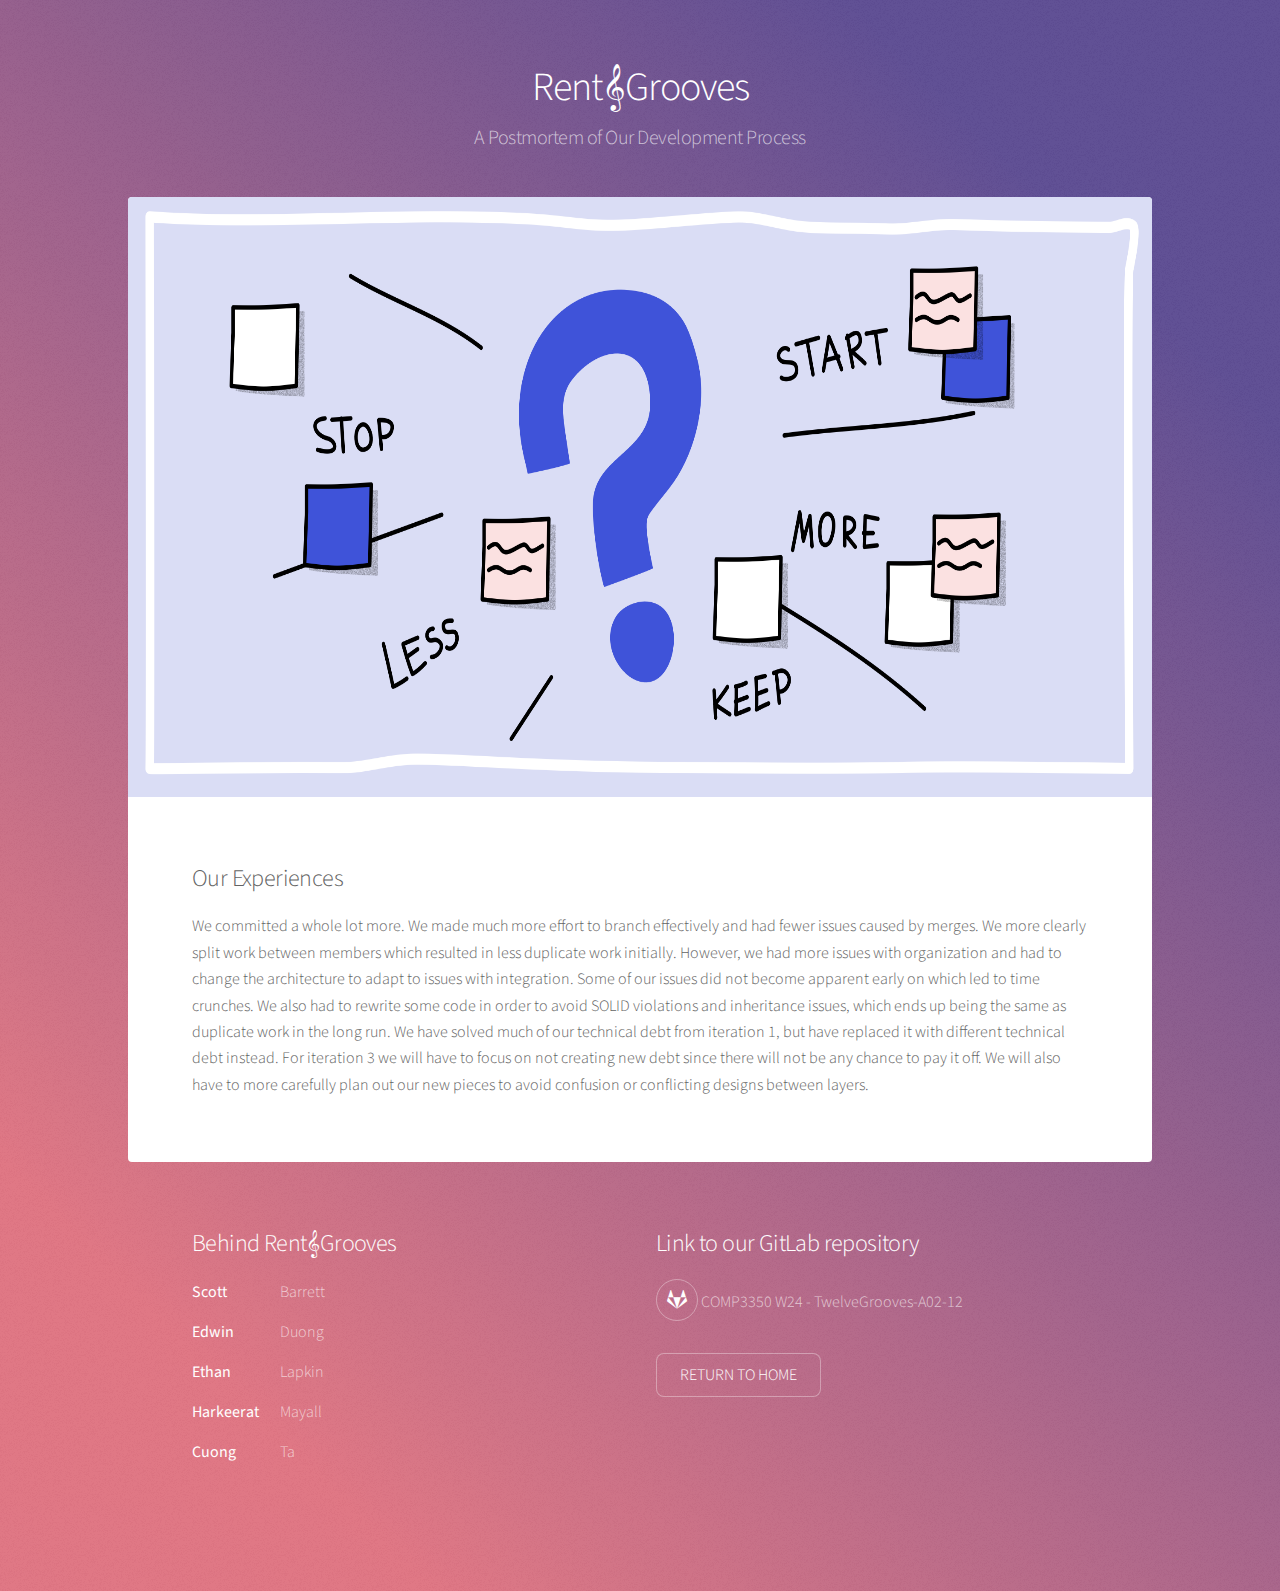
==== commit 6ced7c13: "Merge pull request #1 from vicuongta0108/edit-feature-slide-bar" ====
--- a/contribution.html
+++ b/contribution.html
@@ -6,7 +6,7 @@
 -->
 <html>
 	<head>
-		<title>Retrospective - Rent&Grooves</title>
+		<title>Contribution - Rent&#119070;Grooves</title>
 		<meta charset="utf-8" />
 		<meta name="viewport" content="width=device-width, initial-scale=1, user-scalable=no" />
 		<link rel="stylesheet" href="assets/css/main.css" />
@@ -19,7 +19,7 @@
 
 				<!-- Header -->
 					<header id="header">
-						<h1>Rent&Grooves</h1>
+						<h1>Rent&#119070;Grooves</h1>
 						<p>A Postmortem of Our Development Process</p>
 					</header>
 
@@ -29,38 +29,22 @@
 						<!-- Content -->
 							<section id="content" class="main">
 								<span class="image main"><img src="images/guide-cover.png" alt="" height="600" /></span>
-                                <h1>In this retrospective, we answer these questions:</h1>
-								<h2><I><B>I. How did the project change from your initial (iteration 0) vision or stories, or did it work out as predicted?</I></B></h2>
-								<p>Lorem ipsum dolor sit amet, consectetur adipiscing elit, sed do eiusmod tempor incididunt ut labore et dolore magna aliqua. Velit egestas dui id ornare arcu. At risus viverra adipiscing at in tellus integer feugiat. Blandit volutpat maecenas volutpat blandit aliquam etiam erat. Morbi tristique senectus et netus et malesuada. Mauris in aliquam sem fringilla ut morbi tincidunt augue interdum. Ultricies mi quis hendrerit dolor magna eget est lorem. Elementum curabitur vitae nunc sed. At in tellus integer feugiat scelerisque varius. Duis at consectetur lorem donec massa sapien faucibus et molestie. Ut consequat semper viverra nam libero justo laoreet sit. Tincidunt vitae semper quis lectus nulla. Ullamcorper dignissim cras tincidunt lobortis feugiat vivamus at augue. Elit scelerisque mauris pellentesque pulvinar pellentesque habitant morbi tristique. Sit amet porttitor eget dolor morbi non. In nisl nisi scelerisque eu ultrices vitae auctor. Cursus eget nunc scelerisque viverra mauris in aliquam sem. Diam quam nulla porttitor massa id neque aliquam. Nunc sed velit dignissim sodales ut eu sem integer.</p>
-								<h2><I><B>II. What did you learn about team or large project development? What will you start doing, keep doing, or stop doing next time?</I></B></h2>
-                                <p>From this project, we have learned several key lessons</p>
-                                <ul class="features">
-                                    <li>
-                                        <span class="image main"><img src="images/R.png"></span>
-                                        <h3><b>Clear Communication</b></h3>
-                                        <p>Effective communication ensures all team members are aligned with the project's vision, goals, and priorities. Hence, it is an important factor that helps in avoiding misunderstandings and ensures everyone is on the same page.</p>
-                                    </li>
-                                    <li>
-                                        <span class="image main"><img src="images/adaptability-5929096-4952490.webp"></span>
-                                        <h3><b>Flexibility and Adaptability</b></h3>
-                                        <p>Being open to change and adaptation is necessary in the dynamic environment of large project development. Requirements may evolve, and unforeseen challenges may arise, so the team must be ready to adjust our plans and strategies accordingly.</p>
-                                    </li>
-                                    <li>
-                                        <span class="image main"><img src="images/Resilience-Climate-icon.jpg"></span>                                        
-                                        <h3><b>Collaboration and Teamwork</b></h3>
-                                        <p>Encouraging collaboration and a positive team environment is important for maximizing productivity and creativity. Each team member brings unique perspectives to the project which can lead to innovative solutions.</p>
-                                    </li>
-                                </ul>
-                                <p>Lorem ipsum dolor sit amet, consectetur adipiscing elit, sed do eiusmod tempor incididunt ut labore et dolore magna aliqua. Malesuada fames ac turpis egestas sed tempus urna. Eleifend mi in nulla posuere sollicitudin.</p>
-                                <h2><b><I>III. Can you draw any conclusions from what you’ve done?</I></b></h2>
-                                <p>Lorem ipsum dolor sit amet, consectetur adipiscing elit, sed do eiusmod tempor incididunt ut labore et dolore magna aliqua. In ante metus dictum at tempor. Consectetur adipiscing elit pellentesque habitant morbi tristique senectus et. Donec pretium vulputate sapien nec sagittis aliquam. At tellus at urna condimentum. Dignissim cras tincidunt lobortis feugiat vivamus at.</p>                            
+								<h2>Our Experiences</h2>
+                                <p>We committed a whole lot more. We made much more effort to branch effectively and had fewer issues caused by merges. 
+									We more clearly split work between members which resulted in less duplicate work initially. 
+									However, we had more issues with organization and had to change the architecture to adapt to issues with integration. 
+									Some of our issues did not become apparent early on which led to time crunches. We also had to rewrite some code in order to avoid SOLID violations 
+									and inheritance issues, which ends up being the same as duplicate work in the long run. We have solved much of our technical debt from iteration 1, 
+									but have replaced it with different technical debt instead. For iteration 3 we will have to focus on not creating new debt since there will not be 
+									any chance to pay it off. We will also have to more carefully plan out our new pieces to avoid confusion or conflicting designs between layers.
+								</p>
                             </section>
 					</div>
 
 				<!-- Footer -->
 					<footer id="footer">
 						<section>
-							<h2>Behind Rent&Grooves</h2>
+							<h2>Behind Rent&#119070;Grooves</h2>
 							<dl class="alt">
 								<dt>Scott</dt>
 								<dd>Barrett</dd>
@@ -84,7 +68,7 @@
 								<li><a href="index.html" class="button">RETURN TO HOME</a></li>
 							</ul>
 						</section>		
-						<!-- <p class="copyright">&copy; Untitled. Design: <a href="https://html5up.net">HTML5 UP</a>.</p> -->
+						<!-- <p class="copyright">&#119070;copy; Untitled. Design: <a href="https://html5up.net">HTML5 UP</a>.</p> -->
 					</footer>
 
 			</div>
--- a/assets/css/main.css
+++ b/assets/css/main.css
@@ -3782,4 +3782,63 @@
 				max-width: 100%;
 			}
 
-		}+		}
+
+/* Carousel */
+.wrapper {
+	max-width: 1200px;
+	position: relative;
+	margin-bottom: 2%;
+}
+
+.wrapper i {
+	top: 50%;
+	position: absolute;
+	background: #fff;
+	height: 46px;
+	width: 46px;
+	text-align: center;
+	line-height: 46px;
+	border-radius: 50%;
+	cursor: pointer;
+	font-size: 1.2rem;
+	transform: translateY(-50%);
+}
+
+.wrapper i:first-child {
+	left: -23px;
+}
+
+.wrapper i:last-child {
+	right: -23px;
+}
+
+.wrapper .carousel {
+	font-size: 0px;
+	cursor: pointer;
+	overflow: hidden;
+	white-space: nowrap;
+}
+
+.carousel img {
+	height: 300px;
+	margin-left: 14px;
+	object-fit: cover;
+	width: calc(100% / 3);
+}
+
+.carousel img:first-child {
+	margin-left: 0px;
+}
+
+@media screen and (max-width: 900px) {
+	.carousel img {
+		width: calc(100% /2);
+	}
+}
+
+@media screen and (max-width: 550px) {
+	.carousel img {
+		width: 100%;
+	}
+} 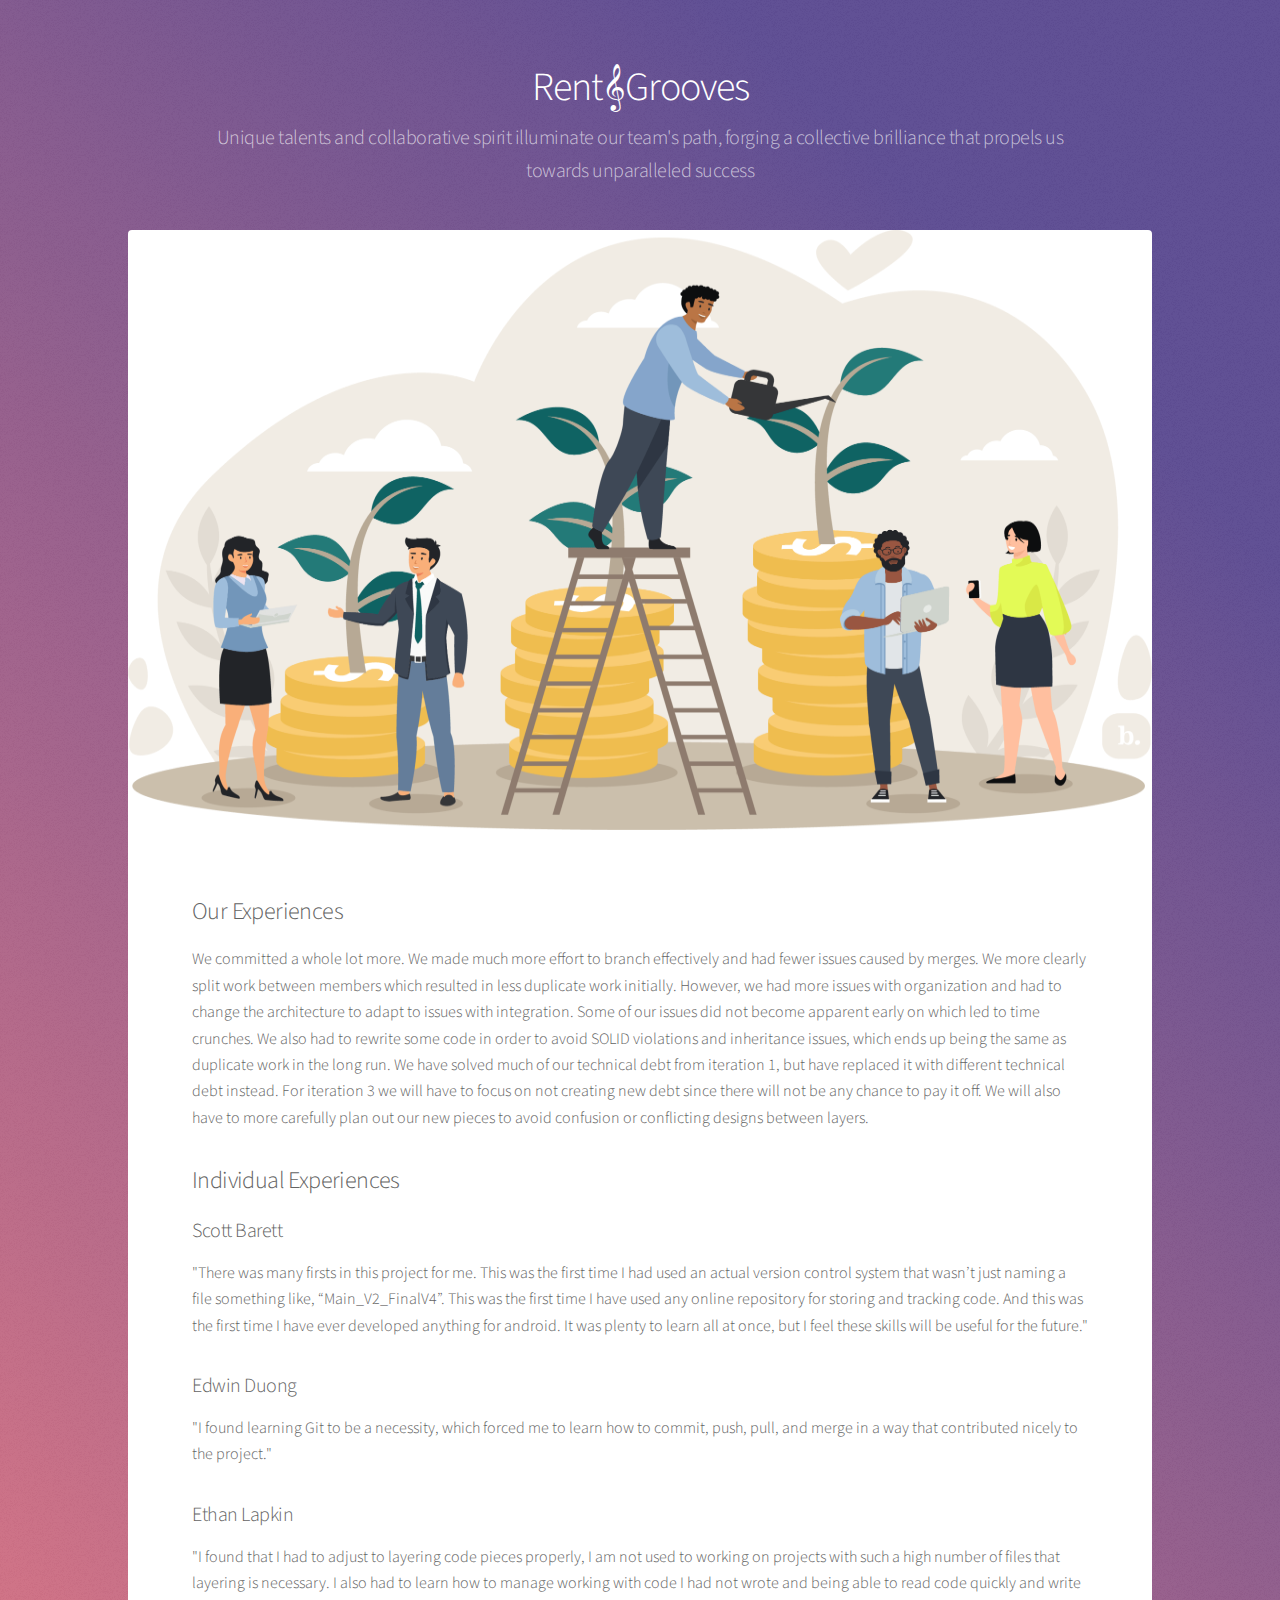
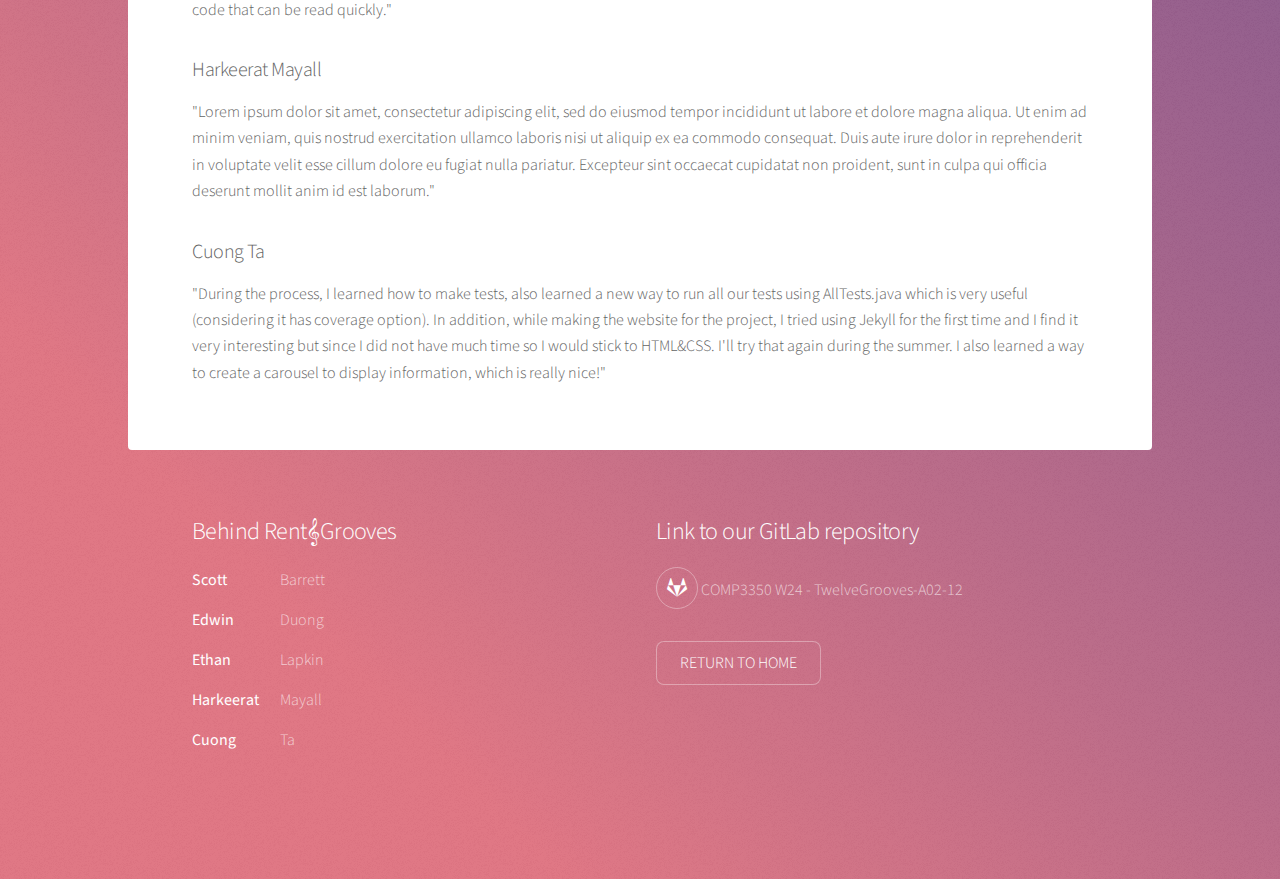
==== commit b77ea797: "Modify headings" ====
--- a/contribution.html
+++ b/contribution.html
@@ -20,7 +20,7 @@
 				<!-- Header -->
 					<header id="header">
 						<h1>Rent&#119070;Grooves</h1>
-						<p>A Postmortem of Our Development Process</p>
+						<p>Unique talents and collaborative spirit illuminate our team's path, forging a collective brilliance that propels us towards unparalleled success</p>
 					</header>
 
 				<!-- Main -->
@@ -28,7 +28,7 @@
 
 						<!-- Content -->
 							<section id="content" class="main">
-								<span class="image main"><img src="images/guide-cover.png" alt="" height="600" /></span>
+								<span class="image main"><img src="images/contribution.png" alt="" height="600" /></span>
 								<h2>Our Experiences</h2>
                                 <p>We committed a whole lot more. We made much more effort to branch effectively and had fewer issues caused by merges. 
 									We more clearly split work between members which resulted in less duplicate work initially. 
@@ -38,6 +38,17 @@
 									but have replaced it with different technical debt instead. For iteration 3 we will have to focus on not creating new debt since there will not be 
 									any chance to pay it off. We will also have to more carefully plan out our new pieces to avoid confusion or conflicting designs between layers.
 								</p>
+								<h2>Individual Experiences</h2>
+                                <h3>Scott Barett</h3>
+								<p>"There was many firsts in this project for me. This was the first time I had used an actual version control system that wasn’t just naming a file something like, “Main_V2_FinalV4”. This was the first time I have used any online repository for storing and tracking code. And this was the first time I have ever developed anything for android. It was plenty to learn all at once, but I feel these skills will be useful for the future."</p>
+								<h3>Edwin Duong</h3>
+								<p>"I found learning Git to be a necessity, which forced me to learn how to commit, push, pull, and merge in a way that contributed nicely to the project."</p>
+                                <h3>Ethan Lapkin</h3>
+								<p>"I found that I had to adjust to layering code pieces properly, I am not used to working on projects with such a high number of files that layering is necessary. I also had to learn how to manage working with code I had not wrote and being able to read code quickly and write code that can be read quickly."</p>
+                                <h3>Harkeerat Mayall</h3>
+								<p>"Lorem ipsum dolor sit amet, consectetur adipiscing elit, sed do eiusmod tempor incididunt ut labore et dolore magna aliqua. Ut enim ad minim veniam, quis nostrud exercitation ullamco laboris nisi ut aliquip ex ea commodo consequat. Duis aute irure dolor in reprehenderit in voluptate velit esse cillum dolore eu fugiat nulla pariatur. Excepteur sint occaecat cupidatat non proident, sunt in culpa qui officia deserunt mollit anim id est laborum."</p>
+                                <h3>Cuong Ta</h3>
+								<p>"During the process, I learned how to make tests, also learned a new way to run all our tests using AllTests.java which is very useful (considering it has coverage option). In addition, while making the website for the project, I tried using Jekyll for the first time and I find it very interesting but since I did not have much time so I would stick to HTML&CSS. I'll try that again during the summer. I also learned a way to create a carousel to display information, which is really nice!"</p>
                             </section>
 					</div>
 
--- a/assets/css/main.css
+++ b/assets/css/main.css
@@ -3784,61 +3784,32 @@
 
 		}
 
-/* Carousel */
-.wrapper {
-	max-width: 1200px;
+.carousel-wrapper {
+	box-sizing: border-box;
 	position: relative;
-	margin-bottom: 2%;
+	display: flex; 
 }
 
-.wrapper i {
-	top: 50%;
-	position: absolute;
-	background: #fff;
-	height: 46px;
-	width: 46px;
+.carousel {
+	display: flex;
+	overflow: hidden;
+	transition: transform 0.5s ease;
+}
+
+.features-list {
+	max-width: 600px;
+	margin: 0px;
+	margin-left: 20px;
+}
+
+.features-list video {
+	border-radius: 15px;
+	width: 340px;
+	height: auto;
+}
+
+#main-features {
 	text-align: center;
-	line-height: 46px;
-	border-radius: 50%;
-	cursor: pointer;
-	font-size: 1.2rem;
-	transform: translateY(-50%);
+	margin: 0px;
 }
 
-.wrapper i:first-child {
-	left: -23px;
-}
-
-.wrapper i:last-child {
-	right: -23px;
-}
-
-.wrapper .carousel {
-	font-size: 0px;
-	cursor: pointer;
-	overflow: hidden;
-	white-space: nowrap;
-}
-
-.carousel img {
-	height: 300px;
-	margin-left: 14px;
-	object-fit: cover;
-	width: calc(100% / 3);
-}
-
-.carousel img:first-child {
-	margin-left: 0px;
-}
-
-@media screen and (max-width: 900px) {
-	.carousel img {
-		width: calc(100% /2);
-	}
-}
-
-@media screen and (max-width: 550px) {
-	.carousel img {
-		width: 100%;
-	}
-} 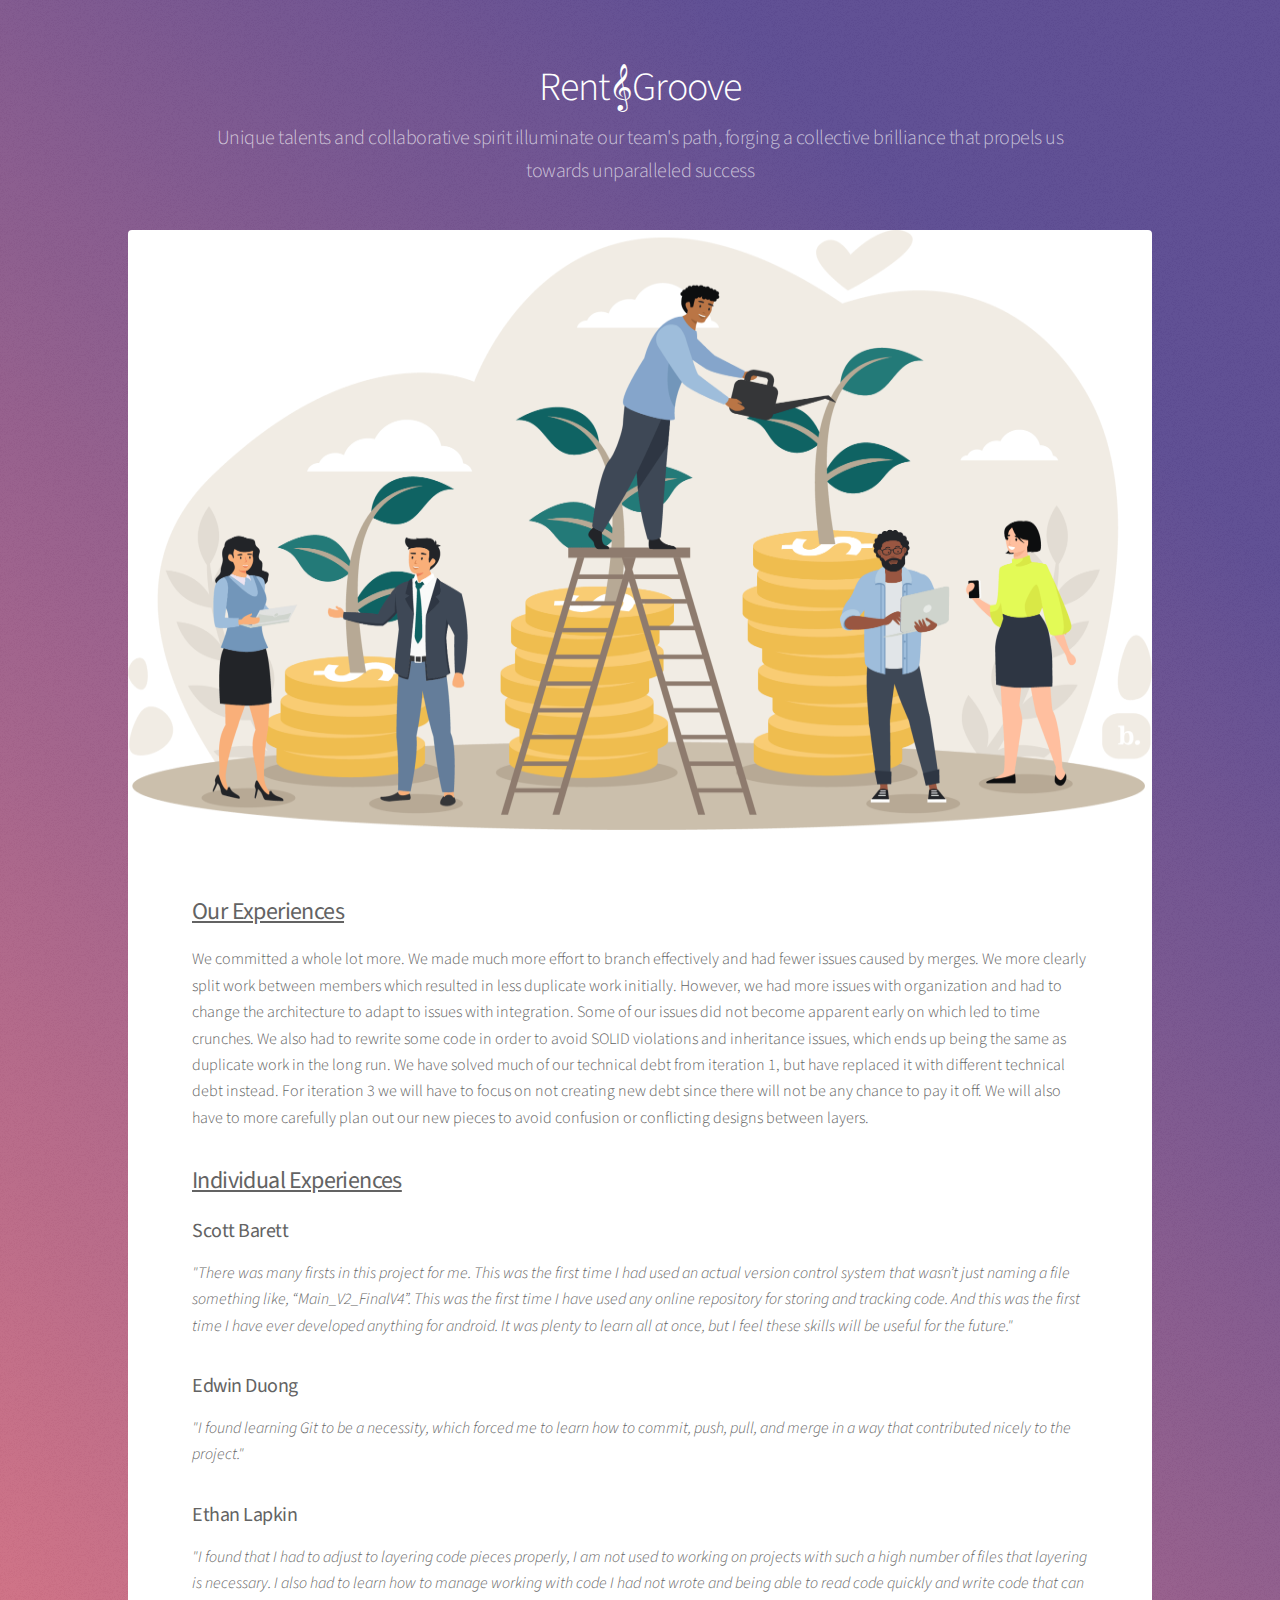
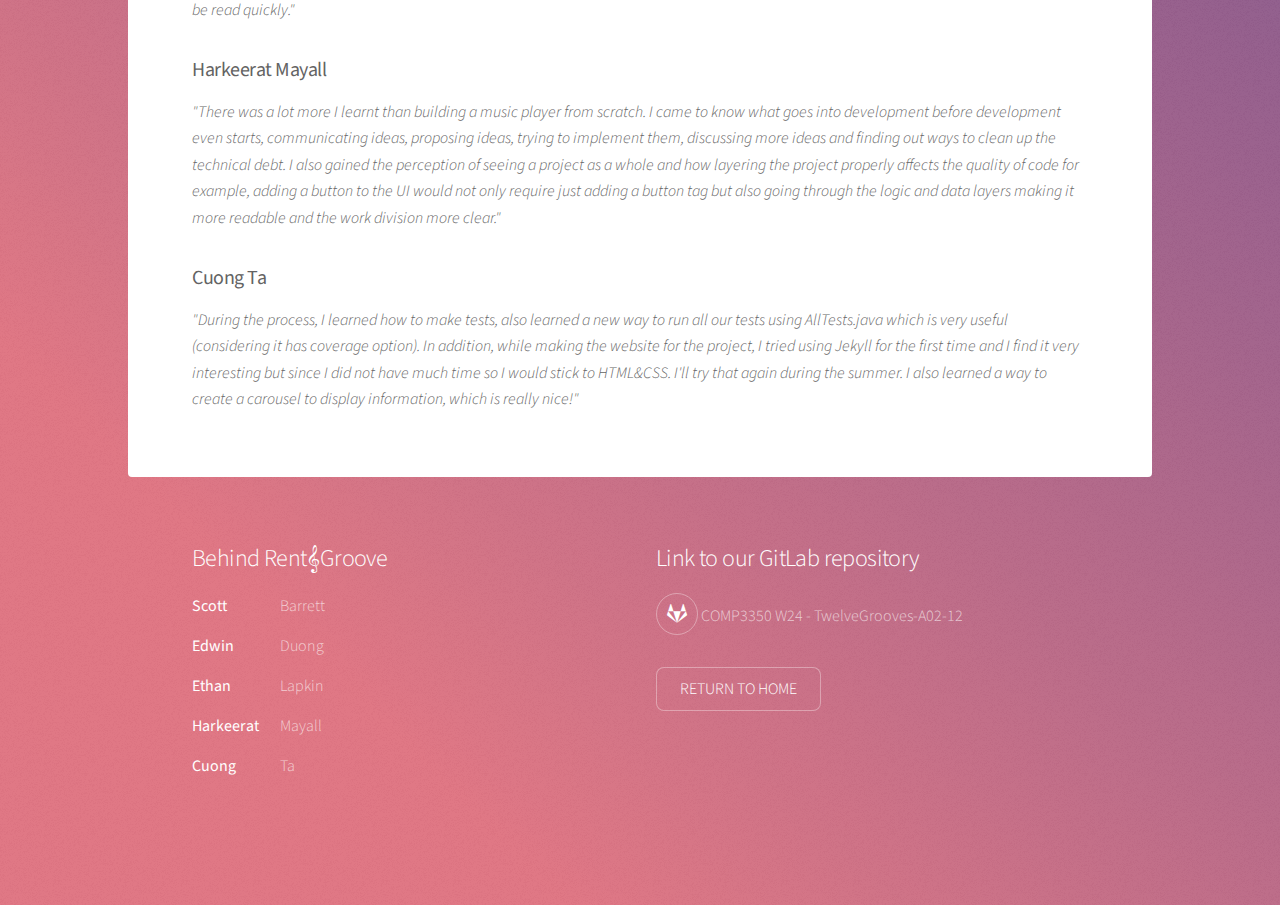
==== commit 29ebc48e: "Add features video" ====
--- a/contribution.html
+++ b/contribution.html
@@ -6,7 +6,7 @@
 -->
 <html>
 	<head>
-		<title>Contribution - Rent&#119070;Grooves</title>
+		<title>Contribution - Rent&#119070;Groove</title>
 		<meta charset="utf-8" />
 		<meta name="viewport" content="width=device-width, initial-scale=1, user-scalable=no" />
 		<link rel="stylesheet" href="assets/css/main.css" />
@@ -19,7 +19,7 @@
 
 				<!-- Header -->
 					<header id="header">
-						<h1>Rent&#119070;Grooves</h1>
+						<h1>Rent&#119070;Groove</h1>
 						<p>Unique talents and collaborative spirit illuminate our team's path, forging a collective brilliance that propels us towards unparalleled success</p>
 					</header>
 
@@ -29,7 +29,7 @@
 						<!-- Content -->
 							<section id="content" class="main">
 								<span class="image main"><img src="images/contribution.png" alt="" height="600" /></span>
-								<h2>Our Experiences</h2>
+								<h2><u><b>Our Experiences</b></u></h2>
                                 <p>We committed a whole lot more. We made much more effort to branch effectively and had fewer issues caused by merges. 
 									We more clearly split work between members which resulted in less duplicate work initially. 
 									However, we had more issues with organization and had to change the architecture to adapt to issues with integration. 
@@ -38,24 +38,24 @@
 									but have replaced it with different technical debt instead. For iteration 3 we will have to focus on not creating new debt since there will not be 
 									any chance to pay it off. We will also have to more carefully plan out our new pieces to avoid confusion or conflicting designs between layers.
 								</p>
-								<h2>Individual Experiences</h2>
-                                <h3>Scott Barett</h3>
-								<p>"There was many firsts in this project for me. This was the first time I had used an actual version control system that wasn’t just naming a file something like, “Main_V2_FinalV4”. This was the first time I have used any online repository for storing and tracking code. And this was the first time I have ever developed anything for android. It was plenty to learn all at once, but I feel these skills will be useful for the future."</p>
-								<h3>Edwin Duong</h3>
-								<p>"I found learning Git to be a necessity, which forced me to learn how to commit, push, pull, and merge in a way that contributed nicely to the project."</p>
-                                <h3>Ethan Lapkin</h3>
-								<p>"I found that I had to adjust to layering code pieces properly, I am not used to working on projects with such a high number of files that layering is necessary. I also had to learn how to manage working with code I had not wrote and being able to read code quickly and write code that can be read quickly."</p>
-                                <h3>Harkeerat Mayall</h3>
-								<p>"Lorem ipsum dolor sit amet, consectetur adipiscing elit, sed do eiusmod tempor incididunt ut labore et dolore magna aliqua. Ut enim ad minim veniam, quis nostrud exercitation ullamco laboris nisi ut aliquip ex ea commodo consequat. Duis aute irure dolor in reprehenderit in voluptate velit esse cillum dolore eu fugiat nulla pariatur. Excepteur sint occaecat cupidatat non proident, sunt in culpa qui officia deserunt mollit anim id est laborum."</p>
-                                <h3>Cuong Ta</h3>
-								<p>"During the process, I learned how to make tests, also learned a new way to run all our tests using AllTests.java which is very useful (considering it has coverage option). In addition, while making the website for the project, I tried using Jekyll for the first time and I find it very interesting but since I did not have much time so I would stick to HTML&CSS. I'll try that again during the summer. I also learned a way to create a carousel to display information, which is really nice!"</p>
+								<h2><u><b>Individual Experiences</b></u></h2>
+                                <h3><b>Scott Barett</b> </h3>
+								<p><i>"There was many firsts in this project for me. This was the first time I had used an actual version control system that wasn’t just naming a file something like, “Main_V2_FinalV4”. This was the first time I have used any online repository for storing and tracking code. And this was the first time I have ever developed anything for android. It was plenty to learn all at once, but I feel these skills will be useful for the future."</i></p>
+								<h3><b>Edwin Duong</b></h3>
+								<p><i>"I found learning Git to be a necessity, which forced me to learn how to commit, push, pull, and merge in a way that contributed nicely to the project."</i></p>
+                                <h3><b>Ethan Lapkin</b></h3>
+								<p><i>"I found that I had to adjust to layering code pieces properly, I am not used to working on projects with such a high number of files that layering is necessary. I also had to learn how to manage working with code I had not wrote and being able to read code quickly and write code that can be read quickly."</i> </p>
+                                <h3><b>Harkeerat Mayall</b></h3>
+								<p><i>"There was a lot more I learnt than building a music player from scratch. I came to know what goes into development before development even starts, communicating ideas, proposing ideas, trying to implement them, discussing more ideas and finding out ways to clean up the technical debt. I also gained the perception of seeing a project as a whole and how layering the project properly affects the quality of code for example, adding a button to the UI would not only require just adding a button tag but also going through the logic and data layers making it more readable and the work division more clear."</i></p>
+								<h3><b>Cuong Ta</b></h3>
+								<p><i>"During the process, I learned how to make tests, also learned a new way to run all our tests using AllTests.java which is very useful (considering it has coverage option). In addition, while making the website for the project, I tried using Jekyll for the first time and I find it very interesting but since I did not have much time so I would stick to HTML&CSS. I'll try that again during the summer. I also learned a way to create a carousel to display information, which is really nice!"</i></p>
                             </section>
 					</div>
 
 				<!-- Footer -->
 					<footer id="footer">
 						<section>
-							<h2>Behind Rent&#119070;Grooves</h2>
+							<h2>Behind Rent&#119070;Groove</h2>
 							<dl class="alt">
 								<dt>Scott</dt>
 								<dd>Barrett</dd>
--- a/assets/css/main.css
+++ b/assets/css/main.css
@@ -3788,23 +3788,22 @@
 	box-sizing: border-box;
 	position: relative;
 	display: flex; 
+	justify-content: center;
 }
 
 .carousel {
 	display: flex;
-	overflow: hidden;
-	transition: transform 0.5s ease;
 }
 
 .features-list {
 	max-width: 600px;
 	margin: 0px;
-	margin-left: 20px;
+	margin: 0 auto;
 }
 
 .features-list video {
 	border-radius: 15px;
-	width: 340px;
+	width: 600px;
 	height: auto;
 }
 
